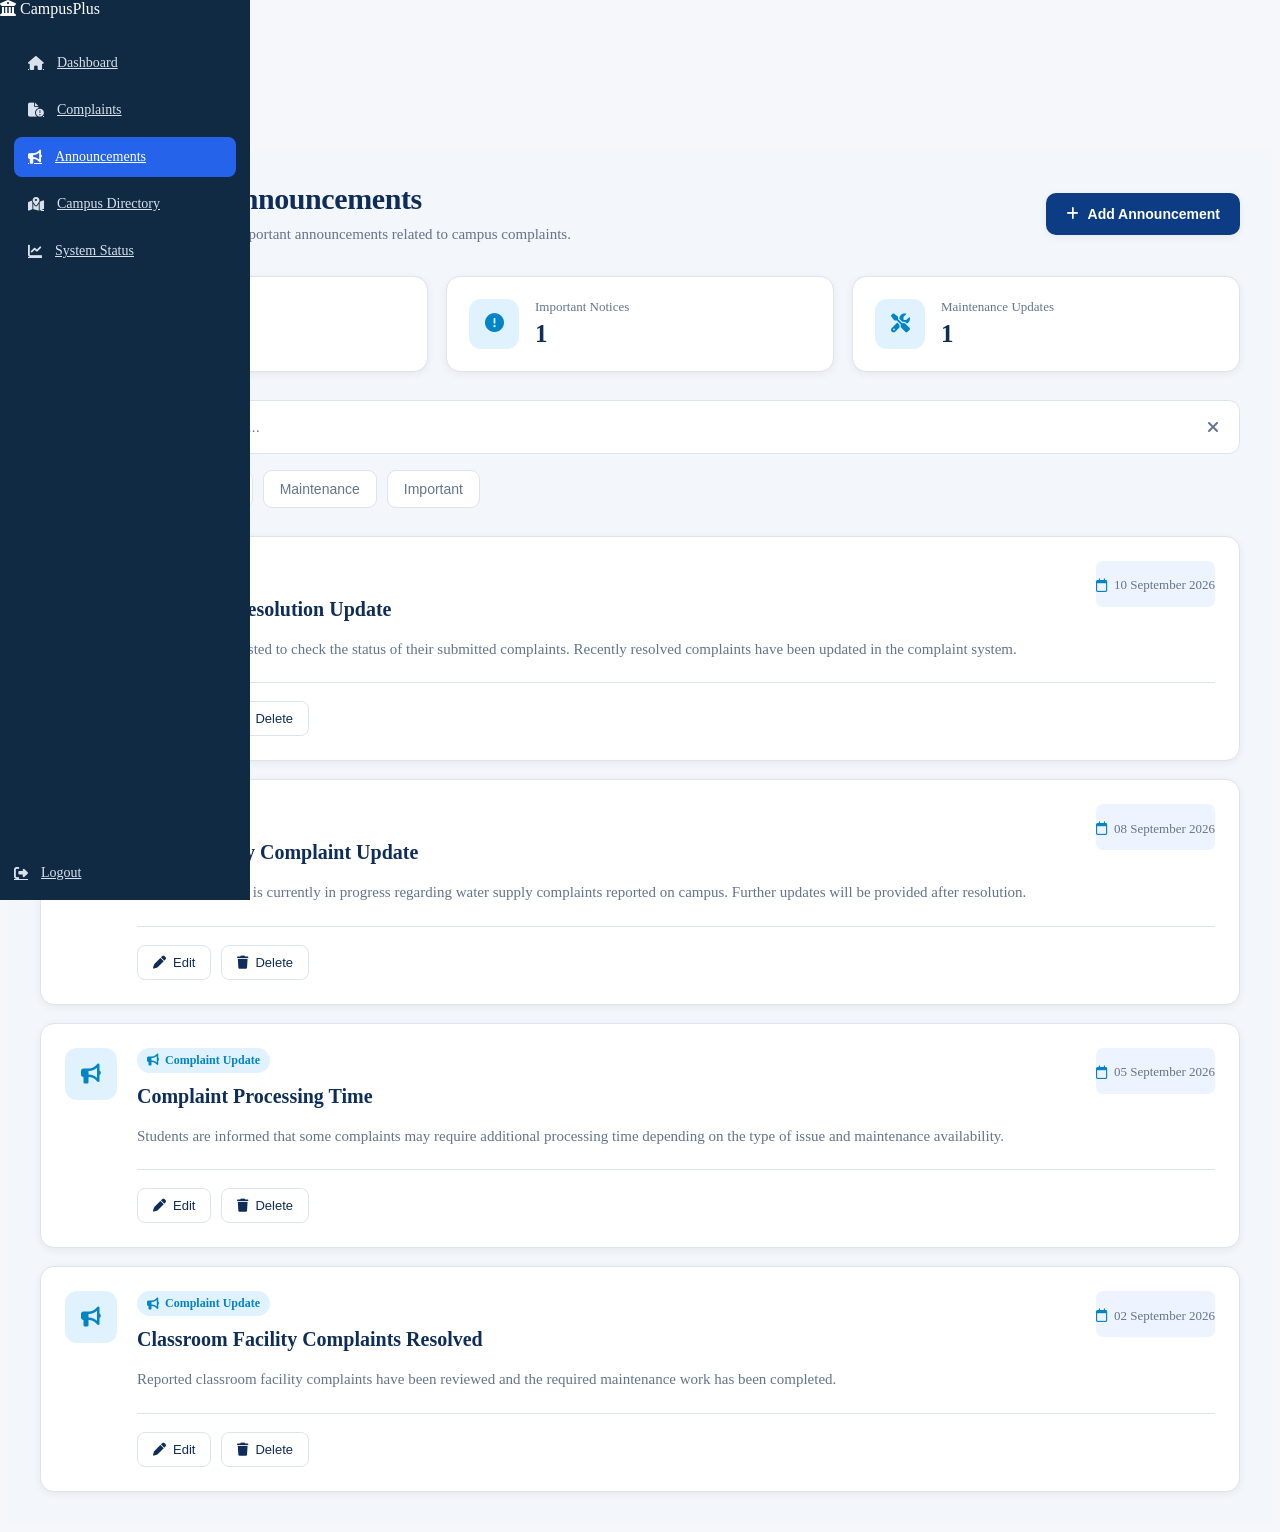
==== frontend/pages/admin/announcements.html @ 89b4475c "Added announcements files" ====
<!DOCTYPE html>
<html lang="en">

<head>
    <meta charset="UTF-8">

    <meta name="viewport"
          content="width=device-width, initial-scale=1.0">

    <title>Manage Announcements | CampusPlus</title>


    <!-- Font Awesome Icons -->

    <link rel="stylesheet"
          href="https://cdnjs.cloudflare.com/ajax/libs/font-awesome/6.5.2/css/all.min.css">


    <!-- Existing Admin Dashboard CSS -->

    <link rel="stylesheet"
          href="../../css/dashboard.css">

    <link rel="stylesheet"
          href="../../css/admin.css">


    <!-- Shared Announcements CSS -->

    <link rel="stylesheet"
          href="../../css/announcements.css">

</head>


<body class="admin-page">


    <!-- =========================
         ADMIN SIDEBAR
    ========================== -->

    <aside class="sidebar">


        <div class="sidebar-header">

            <div class="logo">

                <i class="fa-solid fa-building-columns"></i>

                <span>CampusPlus</span>

            </div>

        </div>



        <!-- ADMIN NAVIGATION -->

        <nav class="sidebar-nav">


            <a href="dashboard.html"
               class="nav-item">

                <i class="fa-solid fa-house"></i>

                <span>Dashboard</span>

            </a>


            <a href="complaints.html"
               class="nav-item">

                <i class="fa-solid fa-file-circle-exclamation"></i>

                <span>Complaints</span>

            </a>


            <a href="announcements.html"
               class="nav-item active">

                <i class="fa-solid fa-bullhorn"></i>

                <span>Announcements</span>

            </a>


            <a href="campus-directory.html"
               class="nav-item">

                <i class="fa-solid fa-map-location-dot"></i>

                <span>Campus Directory</span>

            </a>


            <a href="system-status.html"
               class="nav-item">

                <i class="fa-solid fa-chart-line"></i>

                <span>System Status</span>

            </a>


        </nav>



        <!-- LOGOUT -->

        <div class="sidebar-footer">

            <a href="../../index.html"
               class="nav-item logout">

                <i class="fa-solid fa-right-from-bracket"></i>

                <span>Logout</span>

            </a>

        </div>


    </aside>



    <!-- =========================
         MAIN CONTENT
    ========================== -->

    <main class="main-content">


        <!-- =========================
             TOPBAR
        ========================== -->

        <header class="topbar">


            <div class="topbar-left">


                <button class="menu-toggle"
                        type="button"
                        aria-label="Toggle Menu">

                    <i class="fa-solid fa-bars"></i>

                </button>


                <div>

                    <h2>Admin Portal</h2>

                    <span>CampusPlus</span>

                </div>


            </div>



            <div class="student-info">


                <div class="student-avatar">

                    <i class="fa-solid fa-user-shield"></i>

                </div>


                <div class="student-details">

                    <strong>Administrator</strong>

                    <span>CampusPlus Admin</span>

                </div>


            </div>


        </header>



        <!-- =========================
             ANNOUNCEMENTS PAGE
        ========================== -->

        <section class="announcements-page admin-announcements-page">


            <!-- =========================
                 PAGE HEADER
            ========================== -->

            <div class="announcements-header">


                <div class="header-title">


                    <div class="announcement-title-icon">

                        <i class="fa-solid fa-bullhorn"></i>

                    </div>


                    <div>

                        <h1>Manage Announcements</h1>

                        <p>
                            Create and manage important announcements
                            related to campus complaints.
                        </p>

                    </div>


                </div>



                <!-- ADD ANNOUNCEMENT BUTTON -->

                <button class="add-announcement-btn"
                        id="openAddAnnouncement">

                    <i class="fa-solid fa-plus"></i>

                    Add Announcement

                </button>


            </div>



            <!-- =========================
                 ANNOUNCEMENT SUMMARY
            ========================== -->

            <div class="announcement-summary">


                <div class="summary-card">


                    <div class="summary-icon">

                        <i class="fa-solid fa-bullhorn"></i>

                    </div>


                    <div>

                        <span>Total Announcements</span>

                        <h3 id="totalAnnouncements">
                            4
                        </h3>

                    </div>


                </div>



                <div class="summary-card">


                    <div class="summary-icon">

                        <i class="fa-solid fa-circle-exclamation"></i>

                    </div>


                    <div>

                        <span>Important Notices</span>

                        <h3>
                            1
                        </h3>

                    </div>


                </div>



                <div class="summary-card">


                    <div class="summary-icon">

                        <i class="fa-solid fa-screwdriver-wrench"></i>

                    </div>


                    <div>

                        <span>Maintenance Updates</span>

                        <h3>
                            1
                        </h3>

                    </div>


                </div>


            </div>



            <!-- =========================
                 SEARCH AND FILTER
            ========================== -->

            <div class="announcement-controls">


                <!-- SEARCH -->

                <div class="announcement-search">


                    <i class="fa-solid fa-magnifying-glass search-icon"></i>


                    <input type="text"
                           id="announcementSearch"
                           placeholder="Search announcements...">


                    <button type="button"
                            id="clearAnnouncementSearch"
                            aria-label="Clear search">

                        <i class="fa-solid fa-xmark"></i>

                    </button>


                </div>



                <!-- FILTER -->

                <div class="announcement-filters">


                    <button class="announcement-filter active"
                            data-filter="all">

                        All

                    </button>


                    <button class="announcement-filter"
                            data-filter="complaint-update">

                        Complaint Updates

                    </button>


                    <button class="announcement-filter"
                            data-filter="maintenance">

                        Maintenance

                    </button>


                    <button class="announcement-filter"
                            data-filter="important">

                        Important

                    </button>


                </div>


            </div>



            <!-- =========================
                 ANNOUNCEMENTS LIST
            ========================== -->

            <div class="announcements-list"
                 id="announcementsList">


                <!-- ANNOUNCEMENT 1 -->

                <article class="announcement-card admin-announcement-card"
                         data-category="important">


                    <div class="announcement-card-icon important-icon">

                        <i class="fa-solid fa-triangle-exclamation"></i>

                    </div>



                    <div class="announcement-content">


                        <div class="announcement-top">


                            <div>


                                <span class="announcement-category important">

                                    <i class="fa-solid fa-circle-exclamation"></i>

                                    Important

                                </span>


                                <h3>
                                    Complaint Resolution Update
                                </h3>


                            </div>



                            <span class="announcement-date">

                                <i class="fa-regular fa-calendar"></i>

                                10 September 2026

                            </span>


                        </div>



                        <p>

                            Students are requested to check the status of their
                            submitted complaints. Recently resolved complaints
                            have been updated in the complaint system.

                        </p>


                        <!-- ADMIN ACTIONS -->

                        <div class="announcement-actions">


                            <button class="action-btn edit-btn"
                                    type="button">

                                <i class="fa-solid fa-pen"></i>

                                Edit

                            </button>


                            <button class="action-btn delete-btn"
                                    type="button">

                                <i class="fa-solid fa-trash"></i>

                                Delete

                            </button>


                        </div>


                    </div>


                </article>



                <!-- ANNOUNCEMENT 2 -->

                <article class="announcement-card admin-announcement-card"
                         data-category="maintenance">


                    <div class="announcement-card-icon maintenance-icon">

                        <i class="fa-solid fa-screwdriver-wrench"></i>

                    </div>



                    <div class="announcement-content">


                        <div class="announcement-top">


                            <div>


                                <span class="announcement-category maintenance">

                                    <i class="fa-solid fa-screwdriver-wrench"></i>

                                    Maintenance

                                </span>


                                <h3>
                                    Water Supply Complaint Update
                                </h3>


                            </div>



                            <span class="announcement-date">

                                <i class="fa-regular fa-calendar"></i>

                                08 September 2026

                            </span>


                        </div>



                        <p>

                            Maintenance work is currently in progress regarding
                            water supply complaints reported on campus.
                            Further updates will be provided after resolution.

                        </p>



                        <div class="announcement-actions">


                            <button class="action-btn edit-btn"
                                    type="button">

                                <i class="fa-solid fa-pen"></i>

                                Edit

                            </button>


                            <button class="action-btn delete-btn"
                                    type="button">

                                <i class="fa-solid fa-trash"></i>

                                Delete

                            </button>


                        </div>


                    </div>


                </article>



                <!-- ANNOUNCEMENT 3 -->

                <article class="announcement-card admin-announcement-card"
                         data-category="complaint-update">


                    <div class="announcement-card-icon update-icon">

                        <i class="fa-solid fa-rotate"></i>

                    </div>



                    <div class="announcement-content">


                        <div class="announcement-top">


                            <div>


                                <span class="announcement-category update">

                                    <i class="fa-solid fa-rotate"></i>

                                    Complaint Update

                                </span>


                                <h3>
                                    Complaint Processing Time
                                </h3>


                            </div>



                            <span class="announcement-date">

                                <i class="fa-regular fa-calendar"></i>

                                05 September 2026

                            </span>


                        </div>



                        <p>

                            Students are informed that some complaints may
                            require additional processing time depending on
                            the type of issue and maintenance availability.

                        </p>



                        <div class="announcement-actions">


                            <button class="action-btn edit-btn"
                                    type="button">

                                <i class="fa-solid fa-pen"></i>

                                Edit

                            </button>


                            <button class="action-btn delete-btn"
                                    type="button">

                                <i class="fa-solid fa-trash"></i>

                                Delete

                            </button>


                        </div>


                    </div>


                </article>



                <!-- ANNOUNCEMENT 4 -->

                <article class="announcement-card admin-announcement-card"
                         data-category="complaint-update">


                    <div class="announcement-card-icon update-icon">

                        <i class="fa-solid fa-check"></i>

                    </div>



                    <div class="announcement-content">


                        <div class="announcement-top">


                            <div>


                                <span class="announcement-category update">

                                    <i class="fa-solid fa-check"></i>

                                    Resolved

                                </span>


                                <h3>
                                    Classroom Facility Complaints Resolved
                                </h3>


                            </div>



                            <span class="announcement-date">

                                <i class="fa-regular fa-calendar"></i>

                                02 September 2026

                            </span>


                        </div>



                        <p>

                            Reported classroom facility complaints have been
                            reviewed and the required maintenance work has
                            been completed.

                        </p>



                        <div class="announcement-actions">


                            <button class="action-btn edit-btn"
                                    type="button">

                                <i class="fa-solid fa-pen"></i>

                                Edit

                            </button>


                            <button class="action-btn delete-btn"
                                    type="button">

                                <i class="fa-solid fa-trash"></i>

                                Delete

                            </button>


                        </div>


                    </div>


                </article>


            </div>



            <!-- =========================
                 NO RESULTS
            ========================== -->

            <div class="no-announcements"
                 id="noAnnouncements">


                <div class="no-announcement-icon">

                    <i class="fa-solid fa-bullhorn"></i>

                </div>


                <h3>No announcements found</h3>


                <p>
                    Try searching with another keyword
                    or choose another category.
                </p>


            </div>


        </section>


    </main>



    <!-- =========================
         ADD ANNOUNCEMENT MODAL
    ========================== -->

    <div class="announcement-modal"
         id="announcementModal">


        <div class="modal-overlay"
             id="closeModal"></div>


        <div class="modal-content">


            <!-- MODAL HEADER -->

            <div class="modal-header">


                <div>

                    <h2>
                        <i class="fa-solid fa-bullhorn"></i>

                        Add Announcement
                    </h2>


                    <p>
                        Create a complaint-related announcement.
                    </p>

                </div>


                <button class="close-modal-btn"
                        type="button"
                        id="closeModalBtn">

                    <i class="fa-solid fa-xmark"></i>

                </button>


            </div>



            <!-- ANNOUNCEMENT FORM -->

            <form id="announcementForm">


                <!-- TITLE -->

                <div class="form-group">


                    <label for="announcementTitle">

                        Announcement Title

                    </label>


                    <input type="text"
                           id="announcementTitle"
                           placeholder="Enter announcement title"
                           required>


                </div>



                <!-- CATEGORY -->

                <div class="form-group">


                    <label for="announcementCategory">

                        Category

                    </label>


                    <select id="announcementCategory"
                            required>


                        <option value="">
                            Select category
                        </option>


                        <option value="complaint-update">
                            Complaint Update
                        </option>


                        <option value="maintenance">
                            Maintenance
                        </option>


                        <option value="important">
                            Important
                        </option>


                    </select>


                </div>



                <!-- MESSAGE -->

                <div class="form-group">


                    <label for="announcementMessage">

                        Announcement Message

                    </label>


                    <textarea id="announcementMessage"
                              rows="5"
                              placeholder="Write announcement details..."
                              required></textarea>


                </div>



                <!-- FORM BUTTONS -->

                <div class="modal-actions">


                    <button type="button"
                            class="cancel-btn"
                            id="cancelAnnouncement">

                        Cancel

                    </button>


                    <button type="submit"
                            class="save-announcement-btn">

                        <i class="fa-solid fa-paper-plane"></i>

                        Publish Announcement

                    </button>


                </div>


            </form>


        </div>


    </div>



    <!-- JAVASCRIPT -->

    <script src="../../js/main.js"></script>

    <script src="../../js/dashboard.js"></script>

    <script src="../../js/admin.js"></script>

    <script src="../../js/announcements.js"></script>


</body>

</html>
---- frontend/css/dashboard.css ----
/* ========================================
   CampusPlus - Dashboard Styles
   ======================================== */

body {
    background-color: #f5f7fa;
}


/* ========================================
   DASHBOARD LAYOUT
   ======================================== */

.dashboard-layout {
    min-height: 100vh;
    display: flex;
}


/* ========================================
   SIDEBAR
   ======================================== */

.sidebar {
    width: 250px;
    min-height: 100vh;
    background-color: #102a43;
    color: #ffffff;

    position: fixed;
    left: 0;
    top: 0;
    bottom: 0;

    display: flex;
    flex-direction: column;

    z-index: 1000;
}

.sidebar-logo {
    padding: 28px 24px;
    border-bottom: 1px solid rgba(255, 255, 255, 0.12);
}

.sidebar-logo h2 {
    font-size: 24px;
    color: #ffffff;
}

.sidebar-logo span {
    display: block;
    margin-top: 3px;
    font-size: 12px;
    color: #cbd5e1;
}


/* ========================================
   SIDEBAR NAVIGATION
   ======================================== */

.sidebar-nav {
    padding: 25px 14px;
    flex: 1;
}

.nav-item {
    display: flex;
    align-items: center;
    gap: 13px;

    padding: 12px 14px;
    margin-bottom: 7px;

    color: #d9e2ec;
    border-radius: 8px;

    font-size: 14px;
    font-weight: 500;

    transition: 0.2s ease;
}

.nav-item:hover {
    background-color: #1c4966;
    color: #ffffff;
}

.nav-item.active {
    background-color: #2563eb;
    color: #ffffff;
}

.nav-icon {
    width: 22px;
    text-align: center;
    font-size: 18px;
}

.sidebar-bottom {
    padding: 14px;
    border-top: 1px solid rgba(255, 255, 255, 0.12);
}


/* ========================================
   MAIN CONTENT
   ======================================== */

.dashboard-main {
    width: calc(100% - 250px);
    margin-left: 250px;
    min-height: 100vh;
}


/* ========================================
   TOP BAR
   ======================================== */

.dashboard-topbar {
    height: 76px;
    background-color: #ffffff;
    border-bottom: 1px solid #e5e7eb;

    padding: 0 32px;

    display: flex;
    align-items: center;
    justify-content: space-between;
}

.topbar-title h2 {
    font-size: 19px;
    color: #102a43;
}

.topbar-title p {
    font-size: 12px;
    color: #718096;
}


/* ========================================
   PROFILE
   ======================================== */

.student-profile {
    display: flex;
    align-items: center;
    gap: 10px;
}

.profile-avatar {
    width: 40px;
    height: 40px;

    border-radius: 50%;

    background-color: #2563eb;
    color: #ffffff;

    display: flex;
    align-items: center;
    justify-content: center;

    font-family: 'Poppins', sans-serif;
    font-weight: 600;
}

.profile-info strong {
    display: block;
    font-size: 13px;
    color: #102a43;
}

.profile-info span {
    display: block;
    font-size: 11px;
    color: #718096;
}


/* ========================================
   DASHBOARD CONTENT
   ======================================== */

.dashboard-content {
    padding: 32px;
}


/* ========================================
   WELCOME SECTION
   ======================================== */

.welcome-section {
    background-color: #ffffff;
    border-radius: 12px;
    padding: 26px 30px;
    margin-bottom: 24px;

    display: flex;
    align-items: center;
    justify-content: space-between;

    border: 1px solid #e5e7eb;
}

.welcome-label {
    font-size: 13px;
    color: #2563eb;
    font-weight: 500;
    margin-bottom: 2px;
}

.welcome-section h1 {
    color: #102a43;
    font-size: 25px;
}

.welcome-section p:last-child {
    color: #718096;
    font-size: 14px;
}


/* ========================================
   STATISTICS
   ======================================== */

.dashboard-stats {
    display: grid;
    grid-template-columns: repeat(4, 1fr);
    gap: 18px;
    margin-bottom: 24px;
}

.stat-card {
    background-color: #ffffff;
    border: 1px solid #e5e7eb;
    border-radius: 12px;

    padding: 20px;

    display: flex;
    align-items: center;
    gap: 15px;
}

.stat-icon {
    width: 45px;
    height: 45px;

    border-radius: 9px;

    display: flex;
    align-items: center;
    justify-content: center;

    font-size: 20px;
    font-weight: 600;
}

.stat-icon.total {
    background-color: #e8f0fe;
    color: #2563eb;
}

.stat-icon.pending {
    background-color: #fff4db;
    color: #b7791f;
}

.stat-icon.progress {
    background-color: #e8f4f8;
    color: #287d8c;
}

.stat-icon.completed {
    background-color: #e7f6ed;
    color: #238653;
}

.stat-card span {
    display: block;
    font-size: 12px;
    color: #718096;
}

.stat-card h3 {
    font-size: 23px;
    color: #102a43;
    margin-top: 2px;
}


/* ========================================
   DASHBOARD GRID
   ======================================== */

.dashboard-grid {
    display: grid;
    grid-template-columns: 1.4fr 1fr;
    gap: 20px;
    margin-bottom: 24px;
}


/* ========================================
   DASHBOARD CARD
   ======================================== */

.dashboard-card {
    background-color: #ffffff;
    border: 1px solid #e5e7eb;
    border-radius: 12px;
    overflow: hidden;
}

.card-header {
    padding: 20px 22px;
    border-bottom: 1px solid #edf0f3;

    display: flex;
    align-items: center;
    justify-content: space-between;
}

.card-header h2 {
    font-size: 17px;
    color: #102a43;
}

.card-header p {
    font-size: 12px;
    color: #718096;
    margin-top: 2px;
}

.card-header a {
    font-size: 12px;
    color: #2563eb;
    font-weight: 500;
}


/* ========================================
   COMPLAINT LIST
   ======================================== */

.complaint-list {
    padding: 5px 22px;
}

.complaint-row {
    min-height: 70px;
    padding: 13px 0;

    display: flex;
    align-items: center;
    justify-content: space-between;

    border-bottom: 1px solid #edf0f3;
}

.complaint-row:last-child {
    border-bottom: none;
}

.complaint-info strong {
    display: block;
    font-size: 13px;
    color: #2d3748;
}

.complaint-info span {
    display: block;
    font-size: 11px;
    color: #718096;
    margin-top: 3px;
}


/* ========================================
   STATUS
   ======================================== */

.status {
    padding: 5px 10px;
    border-radius: 20px;
    font-size: 10px;
    font-weight: 500;
    white-space: nowrap;
}

.status-pending {
    background-color: #fff4db;
    color: #9c6500;
}

.status-progress {
    background-color: #e8f4f8;
    color: #287d8c;
}

.status-completed {
    background-color: #e7f6ed;
    color: #238653;
}


/* ========================================
   ANNOUNCEMENTS
   ======================================== */

.announcement-list {
    padding: 5px 22px;
}

.announcement-item {
    display: flex;
    gap: 13px;
    padding: 14px 0;

    border-bottom: 1px solid #edf0f3;
}

.announcement-item:last-child {
    border-bottom: none;
}

.announcement-date {
    min-width: 40px;
    height: 43px;

    background-color: #eef4ff;
    border-radius: 7px;

    text-align: center;
    padding-top: 4px;
}

.announcement-date strong {
    display: block;
    font-family: 'Poppins', sans-serif;
    color: #2563eb;
    font-size: 15px;
}

.announcement-date span {
    font-size: 8px;
    color: #718096;
}

.announcement-item > div:last-child {
    flex: 1;
}

.announcement-item strong {
    font-size: 12px;
    color: #2d3748;
}

.announcement-item p {
    font-size: 11px;
    color: #718096;
    margin-top: 2px;
}


/* ========================================
   MOBILE MENU
   ======================================== */

.menu-button {
    display: none;
    background: none;
    font-size: 22px;
    color: #102a43;
}

.sidebar-overlay {
    display: none;
}


/* ========================================
   RESPONSIVE DESIGN
   ======================================== */

@media (max-width: 1000px) {

    .dashboard-stats {
        grid-template-columns: repeat(2, 1fr);
    }

    .dashboard-grid {
        grid-template-columns: 1fr;
    }
}


@media (max-width: 768px) {

    .sidebar {
        transform: translateX(-100%);
        transition: 0.25s ease;
    }

    .sidebar.active {
        transform: translateX(0);
    }

    .sidebar-overlay.active {
        display: block;

        position: fixed;
        inset: 0;

        background-color: rgba(0, 0, 0, 0.35);

        z-index: 999;
    }

    .dashboard-main {
        width: 100%;
        margin-left: 0;
    }

    .dashboard-topbar {
        padding: 0 18px;
    }

    .menu-button {
        display: block;
        margin-right: 15px;
    }

    .topbar-title {
        flex: 1;
    }

    .profile-info {
        display: none;
    }

    .dashboard-content {
        padding: 20px;
    }

    .welcome-section {
        padding: 22px;
        align-items: flex-start;
        flex-direction: column;
        gap: 18px;
    }

    .welcome-section h1 {
        font-size: 22px;
    }

    .welcome-section .btn-primary {
        width: 100%;
        text-align: center;
    }
}


@media (max-width: 520px) {

    .dashboard-stats {
        grid-template-columns: 1fr;
    }

    .dashboard-content {
        padding: 15px;
    }

    .dashboard-topbar {
        height: 68px;
    }

    .topbar-title h2 {
        font-size: 16px;
    }

    .student-profile {
        display: none;
    }

    .card-header {
        padding: 17px;
    }

    .complaint-list,
    .announcement-list {
        padding: 5px 17px;
    }

    .complaint-row {
        align-items: flex-start;
        gap: 10px;
    }
}
---- frontend/css/announcements.css ----
/* =========================================
   ANNOUNCEMENTS - CAMPUSPLUS
   Shared CSS for Student and Admin
   Theme: Academic / Corporate Portal
========================================= */


/* =========================================
   COLOR VARIABLES
========================================= */

:root {
    --primary-navy: #0B3C84;
    --primary-navy-light: #10458C;

    --page-background: #F3F6FA;

    --card-background: #FFFFFF;

    --primary-text: #0F2D59;
    --secondary-text: #64748B;

    --accent-blue: #0284C7;
    --accent-light: #E0F2FE;

    --border-color: #DCE4EE;

    --danger-light: #FEECEC;
    --danger-text: #C62828;

    --warning-light: #FFF7E0;
    --warning-text: #B77900;

    --success-light: #EAF7F0;
    --success-text: #15803D;

    --shadow-sm: 0 2px 8px rgba(15, 45, 89, 0.06);
    --shadow-md: 0 8px 24px rgba(15, 45, 89, 0.10);
}


/* =========================================
   PAGE
========================================= */

.announcements-page {
    width: 100%;
    min-height: 100%;

    padding: 32px;

    background: var(--page-background);

    box-sizing: border-box;
}


/* =========================================
   PAGE HEADER
========================================= */

.announcements-header {
    display: flex;
    align-items: center;
    justify-content: space-between;

    gap: 24px;

    margin-bottom: 30px;
}


.header-title {
    display: flex;
    align-items: center;

    gap: 16px;
}


.announcement-title-icon {
    width: 58px;
    height: 58px;

    min-width: 58px;

    display: flex;
    align-items: center;
    justify-content: center;

    border-radius: 14px;

    background: var(--primary-navy);
    color: #FFFFFF;

    font-size: 23px;

    box-shadow: var(--shadow-sm);
}


.header-title h1 {
    margin: 0 0 6px;

    color: var(--primary-text);

    font-size: 30px;
    font-weight: 700;

    letter-spacing: -0.4px;
}


.header-title p {
    margin: 0;

    max-width: 680px;

    color: var(--secondary-text);

    font-size: 15px;
    line-height: 1.6;
}


/* =========================================
   STUDENT ANNOUNCEMENT COUNT
========================================= */

.announcement-count {
    display: inline-flex;
    align-items: center;

    gap: 9px;

    padding: 12px 18px;

    border: 1px solid var(--border-color);
    border-radius: 10px;

    background: var(--card-background);

    color: var(--primary-text);

    font-size: 14px;
    font-weight: 600;

    white-space: nowrap;

    box-shadow: var(--shadow-sm);
}


.announcement-count i {
    color: var(--accent-blue);
}


/* =========================================
   SEARCH
========================================= */

.announcement-search {
    position: relative;

    width: 100%;

    margin-bottom: 20px;
}


.announcement-search input {
    width: 100%;
    height: 54px;

    padding: 0 52px 0 48px;

    border: 1px solid var(--border-color);
    border-radius: 11px;

    background: var(--card-background);

    color: var(--primary-text);

    font-size: 15px;

    outline: none;

    box-sizing: border-box;

    transition:
        border-color 0.2s ease,
        box-shadow 0.2s ease;
}


.announcement-search input::placeholder {
    color: var(--secondary-text);
}


.announcement-search input:focus {
    border-color: var(--accent-blue);

    box-shadow:
        0 0 0 3px rgba(2, 132, 199, 0.12);
}


.search-icon {
    position: absolute;

    left: 18px;
    top: 50%;

    transform: translateY(-50%);

    color: var(--secondary-text);

    font-size: 16px;

    pointer-events: none;
}


.announcement-search button {
    position: absolute;

    right: 10px;
    top: 50%;

    transform: translateY(-50%);

    width: 34px;
    height: 34px;

    display: flex;
    align-items: center;
    justify-content: center;

    border: none;
    border-radius: 8px;

    background: transparent;

    color: var(--secondary-text);

    cursor: pointer;

    font-size: 16px;

    transition: 0.2s ease;
}


.announcement-search button:hover {
    background: var(--accent-light);

    color: var(--accent-blue);
}


/* =========================================
   FILTERS
========================================= */

.announcement-filters {
    display: flex;
    flex-wrap: wrap;

    gap: 10px;

    margin-bottom: 28px;
}


.announcement-filter {
    display: inline-flex;
    align-items: center;
    justify-content: center;

    gap: 7px;

    padding: 10px 16px;

    border: 1px solid var(--border-color);
    border-radius: 9px;

    background: var(--card-background);

    color: var(--secondary-text);

    font-size: 14px;
    font-weight: 500;

    cursor: pointer;

    transition: 0.2s ease;
}


.announcement-filter:hover {
    border-color: var(--accent-blue);

    background: var(--accent-light);

    color: var(--accent-blue);
}


.announcement-filter.active {
    border-color: var(--primary-navy);

    background: var(--primary-navy);

    color: #FFFFFF;

    box-shadow: var(--shadow-sm);
}


/* =========================================
   ANNOUNCEMENTS LIST
========================================= */

.announcements-list {
    display: flex;
    flex-direction: column;

    gap: 18px;

    width: 100%;
}


/* =========================================
   ANNOUNCEMENT CARD
========================================= */

.announcement-card {
    display: flex;

    gap: 20px;

    width: 100%;

    padding: 24px;

    border: 1px solid var(--border-color);
    border-radius: 14px;

    background: var(--card-background);

    box-sizing: border-box;

    box-shadow: var(--shadow-sm);

    transition:
        transform 0.2s ease,
        box-shadow 0.2s ease,
        border-color 0.2s ease;
}


.announcement-card:hover {
    transform: translateY(-2px);

    border-color: rgba(2, 132, 199, 0.35);

    box-shadow: var(--shadow-md);
}


/* =========================================
   ANNOUNCEMENT CARD ICON
========================================= */

.announcement-card-icon {
    width: 52px;
    height: 52px;

    min-width: 52px;

    display: flex;
    align-items: center;
    justify-content: center;

    border-radius: 12px;

    font-size: 20px;
}


/* IMPORTANT */

.important-icon {
    background: var(--danger-light);

    color: var(--danger-text);
}


/* MAINTENANCE */

.maintenance-icon {
    background: var(--warning-light);

    color: var(--warning-text);
}


/* UPDATE / RESOLVED */

.update-icon {
    background: var(--accent-light);

    color: var(--accent-blue);
}


/* =========================================
   ANNOUNCEMENT CONTENT
========================================= */

.announcement-content {
    width: 100%;

    min-width: 0;
}


.announcement-top {
    display: flex;
    align-items: flex-start;
    justify-content: space-between;

    gap: 20px;

    margin-bottom: 14px;
}


.announcement-top h3 {
    margin: 10px 0 0;

    color: var(--primary-text);

    font-size: 20px;
    font-weight: 700;

    line-height: 1.35;
}


/* =========================================
   CATEGORY BADGES
========================================= */

.announcement-category {
    display: inline-flex;
    align-items: center;

    gap: 6px;

    padding: 5px 10px;

    border-radius: 20px;

    font-size: 12px;
    font-weight: 600;
}


/* IMPORTANT */

.announcement-category.important {
    background: var(--danger-light);

    color: var(--danger-text);
}


/* MAINTENANCE */

.announcement-category.maintenance {
    background: var(--warning-light);

    color: var(--warning-text);
}


/* COMPLAINT UPDATE */

.announcement-category.update,
.announcement-category.complaint-update {
    background: var(--accent-light);

    color: var(--accent-blue);
}


/* =========================================
   DATE
========================================= */

.announcement-date {
    display: inline-flex;
    align-items: center;

    gap: 7px;

    padding-top: 3px;

    color: var(--secondary-text);

    font-size: 13px;

    white-space: nowrap;
}


.announcement-date i {
    color: var(--accent-blue);
}


/* =========================================
   ANNOUNCEMENT MESSAGE
========================================= */

.announcement-content > p {
    margin: 0;

    max-width: 900px;

    color: var(--secondary-text);

    font-size: 15px;

    line-height: 1.7;
}


/* =========================================
   NO ANNOUNCEMENTS
========================================= */

.no-announcements {
    display: none;

    padding: 65px 20px;

    text-align: center;
}


.no-announcement-icon {
    width: 72px;
    height: 72px;

    margin: 0 auto 18px;

    display: flex;
    align-items: center;
    justify-content: center;

    border-radius: 50%;

    background: var(--accent-light);

    color: var(--accent-blue);

    font-size: 27px;
}


.no-announcements h3 {
    margin: 0 0 8px;

    color: var(--primary-text);

    font-size: 20px;
}


.no-announcements p {
    margin: 0;

    color: var(--secondary-text);

    font-size: 14px;
}


/* =========================================
   ADMIN PAGE
========================================= */

.admin-announcements-page {
    padding: 32px;

    background: var(--page-background);
}


/* =========================================
   ADD ANNOUNCEMENT BUTTON
========================================= */

.add-announcement-btn {
    display: inline-flex;
    align-items: center;
    justify-content: center;

    gap: 9px;

    padding: 13px 20px;

    border: none;
    border-radius: 10px;

    background: var(--primary-navy);

    color: #FFFFFF;

    font-size: 14px;
    font-weight: 600;

    cursor: pointer;

    white-space: nowrap;

    box-shadow: var(--shadow-sm);

    transition:
        background 0.2s ease,
        transform 0.2s ease,
        box-shadow 0.2s ease;
}


.add-announcement-btn:hover {
    background: var(--primary-navy-light);

    transform: translateY(-1px);

    box-shadow: var(--shadow-md);
}


/* =========================================
   ADMIN SUMMARY
========================================= */

.announcement-summary {
    display: grid;

    grid-template-columns:
        repeat(3, minmax(0, 1fr));

    gap: 18px;

    margin-bottom: 28px;
}


.summary-card {
    display: flex;
    align-items: center;

    gap: 16px;

    padding: 22px;

    border: 1px solid var(--border-color);
    border-radius: 14px;

    background: var(--card-background);

    box-shadow: var(--shadow-sm);

    transition:
        transform 0.2s ease,
        box-shadow 0.2s ease;
}


.summary-card:hover {
    transform: translateY(-2px);

    box-shadow: var(--shadow-md);
}


.summary-icon {
    width: 50px;
    height: 50px;

    min-width: 50px;

    display: flex;
    align-items: center;
    justify-content: center;

    border-radius: 12px;

    background: var(--accent-light);

    color: var(--accent-blue);

    font-size: 19px;
}


.summary-card span {
    display: block;

    margin-bottom: 5px;

    color: var(--secondary-text);

    font-size: 13px;
}


.summary-card h3 {
    margin: 0;

    color: var(--primary-text);

    font-size: 25px;
    font-weight: 700;
}


/* =========================================
   ADMIN CONTROLS
========================================= */

.announcement-controls {
    margin-bottom: 28px;
}


.announcement-controls .announcement-search {
    margin-bottom: 16px;
}


/* =========================================
   ADMIN ACTION BUTTONS
========================================= */

.announcement-actions {
    display: flex;

    gap: 10px;

    margin-top: 20px;

    padding-top: 18px;

    border-top: 1px solid var(--border-color);
}


.action-btn {
    display: inline-flex;
    align-items: center;
    justify-content: center;

    gap: 7px;

    padding: 9px 15px;

    border: 1px solid var(--border-color);
    border-radius: 8px;

    background: #FFFFFF;

    color: var(--primary-text);

    font-size: 13px;
    font-weight: 500;

    cursor: pointer;

    transition: 0.2s ease;
}


.edit-btn:hover {
    border-color: var(--accent-blue);

    background: var(--accent-light);

    color: var(--accent-blue);
}


.delete-btn:hover {
    border-color: #F5B5B5;

    background: var(--danger-light);

    color: var(--danger-text);
}


/* =========================================
   MODAL
========================================= */

.announcement-modal {
    display: none;

    position: fixed;

    inset: 0;

    z-index: 1000;

    align-items: center;
    justify-content: center;

    padding: 20px;
}


.announcement-modal.active {
    display: flex;
}


.modal-overlay {
    position: absolute;

    inset: 0;

    background: rgba(11, 60, 132, 0.45);
}


.modal-content {
    position: relative;

    z-index: 2;

    width: 100%;
    max-width: 580px;

    max-height: 90vh;

    overflow-y: auto;

    padding: 30px;

    border-radius: 16px;

    background: var(--card-background);

    box-shadow:
        0 20px 60px rgba(15, 45, 89, 0.25);
}


/* =========================================
   MODAL HEADER
========================================= */

.modal-header {
    display: flex;
    align-items: flex-start;
    justify-content: space-between;

    gap: 20px;

    margin-bottom: 26px;
}


.modal-header h2 {
    margin: 0 0 7px;

    color: var(--primary-text);

    font-size: 23px;
}


.modal-header h2 i {
    color: var(--accent-blue);

    margin-right: 5px;
}


.modal-header p {
    margin: 0;

    color: var(--secondary-text);

    font-size: 14px;
}


.close-modal-btn {
    width: 38px;
    height: 38px;

    display: flex;
    align-items: center;
    justify-content: center;

    border: none;
    border-radius: 9px;

    background: var(--page-background);

    color: var(--secondary-text);

    cursor: pointer;

    font-size: 17px;

    transition: 0.2s ease;
}


.close-modal-btn:hover {
    background: var(--accent-light);

    color: var(--accent-blue);
}


/* =========================================
   FORM
========================================= */

.form-group {
    display: flex;
    flex-direction: column;

    gap: 8px;

    margin-bottom: 19px;
}


.form-group label {
    color: var(--primary-text);

    font-size: 14px;
    font-weight: 600;
}


.form-group input,
.form-group select,
.form-group textarea {
    width: 100%;

    padding: 12px 14px;

    border: 1px solid var(--border-color);
    border-radius: 9px;

    background: #FFFFFF;

    color: var(--primary-text);

    font-size: 14px;

    font-family: inherit;

    outline: none;

    box-sizing: border-box;

    transition:
        border-color 0.2s ease,
        box-shadow 0.2s ease;
}


.form-group input::placeholder,
.form-group textarea::placeholder {
    color: var(--secondary-text);
}


.form-group textarea {
    resize: vertical;

    min-height: 125px;
}


.form-group input:focus,
.form-group select:focus,
.form-group textarea:focus {
    border-color: var(--accent-blue);

    box-shadow:
        0 0 0 3px rgba(2, 132, 199, 0.12);
}


/* =========================================
   MODAL BUTTONS
========================================= */

.modal-actions {
    display: flex;
    justify-content: flex-end;

    gap: 12px;

    margin-top: 26px;

    padding-top: 20px;

    border-top: 1px solid var(--border-color);
}


.cancel-btn,
.save-announcement-btn {
    padding: 11px 18px;

    border-radius: 9px;

    font-size: 14px;
    font-weight: 600;

    cursor: pointer;

    transition: 0.2s ease;
}


.cancel-btn {
    border: 1px solid var(--border-color);

    background: #FFFFFF;

    color: var(--primary-text);
}


.cancel-btn:hover {
    background: var(--page-background);
}


.save-announcement-btn {
    display: inline-flex;
    align-items: center;
    justify-content: center;

    gap: 8px;

    border: none;

    background: var(--primary-navy);

    color: #FFFFFF;
}


.save-announcement-btn:hover {
    background: var(--primary-navy-light);
}


/* =========================================
   TABLET RESPONSIVE
========================================= */

@media (max-width: 900px) {

    .announcements-page,
    .admin-announcements-page {
        padding: 24px;
    }


    .announcement-summary {
        grid-template-columns: 1fr;
    }


    .announcements-header {
        flex-direction: column;

        align-items: flex-start;
    }


    .announcement-count {
        align-self: flex-start;
    }

}


/* =========================================
   MOBILE RESPONSIVE
========================================= */

@media (max-width: 600px) {

    .announcements-page,
    .admin-announcements-page {
        padding: 18px;
    }


    .header-title {
        align-items: flex-start;

        gap: 12px;
    }


    .announcement-title-icon {
        width: 48px;
        height: 48px;

        min-width: 48px;

        font-size: 19px;

        border-radius: 12px;
    }


    .header-title h1 {
        font-size: 24px;
    }


    .header-title p {
        font-size: 14px;
    }


    .announcement-card {
        flex-direction: column;

        gap: 15px;

        padding: 19px;
    }


    .announcement-card-icon {
        width: 46px;
        height: 46px;

        min-width: 46px;
    }


    .announcement-top {
        flex-direction: column;

        gap: 12px;
    }


    .announcement-top h3 {
        font-size: 18px;
    }


    .announcement-date {
        padding-top: 0;

        white-space: normal;
    }


    .announcement-filters {
        gap: 8px;
    }


    .announcement-filter {
        padding: 9px 12px;

        font-size: 13px;
    }


    .add-announcement-btn {
        width: 100%;
    }


    .announcement-actions {
        width: 100%;
    }


    .action-btn {
        flex: 1;
    }


    .modal-content {
        padding: 22px;

        border-radius: 14px;
    }


    .modal-actions {
        flex-direction: column-reverse;
    }


    .cancel-btn,
    .save-announcement-btn {
        width: 100%;
    }

}
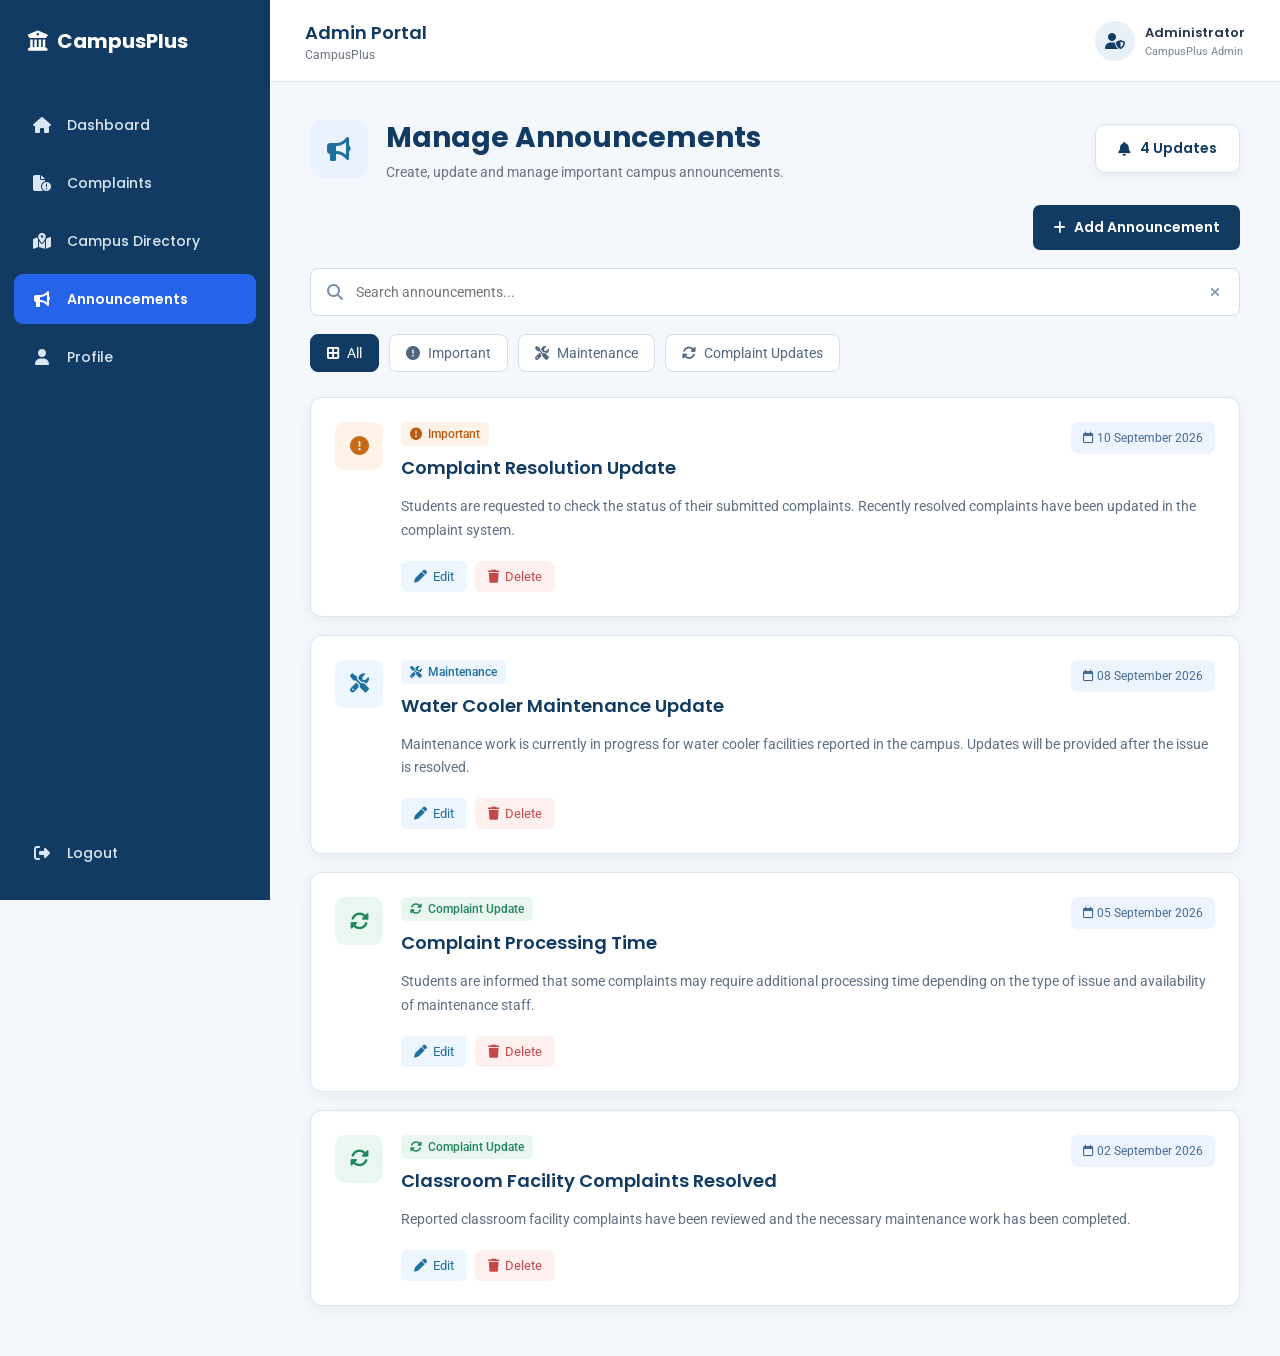
==== commit c25f5c2e: "Updated design" ====
--- a/frontend/pages/admin/announcements.html
+++ b/frontend/pages/admin/announcements.html
@@ -2,6 +2,7 @@
 <html lang="en">
 
 <head>
+
     <meta charset="UTF-8">
 
     <meta name="viewport"
@@ -10,22 +11,32 @@
     <title>Manage Announcements | CampusPlus</title>
 
 
-    <!-- Font Awesome Icons -->
+    <!-- Google Fonts -->
+
+    <link rel="preconnect"
+          href="https://fonts.googleapis.com">
+
+    <link rel="preconnect"
+          href="https://fonts.gstatic.com"
+          crossorigin>
+
+    <link href="https://fonts.googleapis.com/css2?family=Poppins:wght@500;600;700&family=Roboto:wght@400;500&display=swap"
+          rel="stylesheet">
+
+
+    <!-- Font Awesome -->
 
     <link rel="stylesheet"
           href="https://cdnjs.cloudflare.com/ajax/libs/font-awesome/6.5.2/css/all.min.css">
 
 
-    <!-- Existing Admin Dashboard CSS -->
+    <!-- Dashboard CSS -->
 
     <link rel="stylesheet"
           href="../../css/dashboard.css">
 
-    <link rel="stylesheet"
-          href="../../css/admin.css">
-
-
-    <!-- Shared Announcements CSS -->
+
+    <!-- Announcement CSS -->
 
     <link rel="stylesheet"
           href="../../css/announcements.css">
@@ -33,21 +44,126 @@
 </head>
 
 
-<body class="admin-page">
-
-
-    <!-- =========================
-         ADMIN SIDEBAR
-    ========================== -->
-
-    <aside class="sidebar">
-
-
-        <div class="sidebar-header">
-
-            <div class="logo">
-
-                <i class="fa-solid fa-building-columns"></i>
+<body>
+
+
+<!-- =====================================================
+     SIDEBAR
+===================================================== -->
+
+<aside class="sidebar">
+
+    <div class="sidebar-header">
+
+        <div class="logo">
+
+            <i class="fa-solid fa-building-columns"></i>
+
+            <span>CampusPlus</span>
+
+        </div>
+
+    </div>
+
+
+    <nav class="sidebar-nav">
+
+        <a href="dashboard.html"
+           class="nav-item">
+
+            <i class="fa-solid fa-house"></i>
+
+            <span>Dashboard</span>
+
+        </a>
+
+
+        <a href="complaints.html"
+           class="nav-item">
+
+            <i class="fa-solid fa-file-circle-exclamation"></i>
+
+            <span>Complaints</span>
+
+        </a>
+
+
+        <a href="campus-directory.html"
+           class="nav-item">
+
+            <i class="fa-solid fa-map-location-dot"></i>
+
+            <span>Campus Directory</span>
+
+        </a>
+
+
+        <!-- ACTIVE -->
+
+        <a href="announcements.html"
+           class="nav-item active">
+
+            <i class="fa-solid fa-bullhorn"></i>
+
+            <span>Announcements</span>
+
+        </a>
+
+
+        <a href="profile.html"
+           class="nav-item">
+
+            <i class="fa-solid fa-user"></i>
+
+            <span>Profile</span>
+
+        </a>
+
+    </nav>
+
+
+    <div class="sidebar-footer">
+
+        <a href="../../index.html"
+           class="nav-item logout">
+
+            <i class="fa-solid fa-right-from-bracket"></i>
+
+            <span>Logout</span>
+
+        </a>
+
+    </div>
+
+</aside>
+
+
+
+<!-- =====================================================
+     MAIN CONTENT
+===================================================== -->
+
+<main class="main-content">
+
+
+    <!-- TOPBAR -->
+
+    <header class="topbar">
+
+        <div class="topbar-left">
+
+            <button class="menu-toggle"
+                    type="button"
+                    aria-label="Toggle Menu">
+
+                <i class="fa-solid fa-bars"></i>
+
+            </button>
+
+
+            <div>
+
+                <h2>Admin Portal</h2>
 
                 <span>CampusPlus</span>
 
@@ -56,990 +172,392 @@
         </div>
 
 
-
-        <!-- ADMIN NAVIGATION -->
-
-        <nav class="sidebar-nav">
-
-
-            <a href="dashboard.html"
-               class="nav-item">
-
-                <i class="fa-solid fa-house"></i>
-
-                <span>Dashboard</span>
-
-            </a>
-
-
-            <a href="complaints.html"
-               class="nav-item">
-
-                <i class="fa-solid fa-file-circle-exclamation"></i>
-
-                <span>Complaints</span>
-
-            </a>
-
-
-            <a href="announcements.html"
-               class="nav-item active">
+        <div class="student-info">
+
+            <div class="student-avatar">
+
+                <i class="fa-solid fa-user-shield"></i>
+
+            </div>
+
+
+            <div class="student-details">
+
+                <strong>Administrator</strong>
+
+                <span>CampusPlus Admin</span>
+
+            </div>
+
+        </div>
+
+    </header>
+
+
+
+    <!-- =================================================
+         ANNOUNCEMENTS PAGE
+    ================================================== -->
+
+    <section class="announcements-page">
+
+
+        <!-- PAGE HEADER -->
+
+        <div class="announcements-header">
+
+            <div class="header-title">
+
+                <div class="announcement-title-icon">
+
+                    <i class="fa-solid fa-bullhorn"></i>
+
+                </div>
+
+
+                <div>
+
+                    <h1>Manage Announcements</h1>
+
+                    <p>
+                        Create, update and manage important campus announcements.
+                    </p>
+
+                </div>
+
+            </div>
+
+
+            <div class="announcement-count">
+
+                <i class="fa-solid fa-bell"></i>
+
+                <span id="announcementCount">
+                    0 Updates
+                </span>
+
+            </div>
+
+        </div>
+
+
+
+        <!-- =================================================
+             ADD ANNOUNCEMENT BUTTON
+        ================================================== -->
+
+        <div class="announcement-action-bar">
+
+            <button class="add-announcement-btn"
+                    id="openAddModal">
+
+                <i class="fa-solid fa-plus"></i>
+
+                Add Announcement
+
+            </button>
+
+        </div>
+
+
+
+        <!-- =================================================
+             SEARCH
+        ================================================== -->
+
+        <div class="announcement-search">
+
+            <i class="fa-solid fa-magnifying-glass search-icon"></i>
+
+            <input type="text"
+                   id="announcementSearch"
+                   placeholder="Search announcements...">
+
+            <button type="button"
+                    id="clearAnnouncementSearch"
+                    aria-label="Clear search">
+
+                <i class="fa-solid fa-xmark"></i>
+
+            </button>
+
+        </div>
+
+
+
+        <!-- =================================================
+             FILTERS
+        ================================================== -->
+
+        <div class="announcement-filters">
+
+            <button class="announcement-filter active"
+                    data-filter="all">
+
+                <i class="fa-solid fa-border-all"></i>
+
+                All
+
+            </button>
+
+
+            <button class="announcement-filter"
+                    data-filter="important">
+
+                <i class="fa-solid fa-circle-exclamation"></i>
+
+                Important
+
+            </button>
+
+
+            <button class="announcement-filter"
+                    data-filter="maintenance">
+
+                <i class="fa-solid fa-screwdriver-wrench"></i>
+
+                Maintenance
+
+            </button>
+
+
+            <button class="announcement-filter"
+                    data-filter="complaint-update">
+
+                <i class="fa-solid fa-rotate"></i>
+
+                Complaint Updates
+
+            </button>
+
+        </div>
+
+
+
+        <!-- =================================================
+             ANNOUNCEMENT LIST
+        ================================================== -->
+
+        <div class="announcements-list"
+             id="announcementsList">
+
+            <!-- JavaScript will load announcements here -->
+
+        </div>
+
+
+
+        <!-- NO RESULTS -->
+
+        <div class="no-announcements"
+             id="noAnnouncements">
+
+            <div class="no-announcement-icon">
 
                 <i class="fa-solid fa-bullhorn"></i>
 
-                <span>Announcements</span>
-
-            </a>
-
-
-            <a href="campus-directory.html"
-               class="nav-item">
-
-                <i class="fa-solid fa-map-location-dot"></i>
-
-                <span>Campus Directory</span>
-
-            </a>
-
-
-            <a href="system-status.html"
-               class="nav-item">
-
-                <i class="fa-solid fa-chart-line"></i>
-
-                <span>System Status</span>
-
-            </a>
-
-
-        </nav>
-
-
-
-        <!-- LOGOUT -->
-
-        <div class="sidebar-footer">
-
-            <a href="../../index.html"
-               class="nav-item logout">
-
-                <i class="fa-solid fa-right-from-bracket"></i>
-
-                <span>Logout</span>
-
-            </a>
-
-        </div>
-
-
-    </aside>
-
-
-
-    <!-- =========================
-         MAIN CONTENT
-    ========================== -->
-
-    <main class="main-content">
-
-
-        <!-- =========================
-             TOPBAR
-        ========================== -->
-
-        <header class="topbar">
-
-
-            <div class="topbar-left">
-
-
-                <button class="menu-toggle"
-                        type="button"
-                        aria-label="Toggle Menu">
-
-                    <i class="fa-solid fa-bars"></i>
+            </div>
+
+            <h3>No announcements found</h3>
+
+            <p>
+                Try another search or add a new announcement.
+            </p>
+
+        </div>
+
+    </section>
+
+</main>
+
+
+
+<!-- =====================================================
+     ADD / EDIT MODAL
+===================================================== -->
+
+<div class="announcement-modal"
+     id="announcementModal">
+
+
+    <div class="announcement-modal-content">
+
+
+        <!-- MODAL HEADER -->
+
+        <div class="modal-header">
+
+            <div>
+
+                <h2 id="modalTitle">
+                    Add Announcement
+                </h2>
+
+                <p>
+                    Enter the announcement details below.
+                </p>
+
+            </div>
+
+
+            <button type="button"
+                    class="modal-close"
+                    id="closeModal">
+
+                <i class="fa-solid fa-xmark"></i>
+
+            </button>
+
+        </div>
+
+
+
+        <!-- FORM -->
+
+        <form id="announcementForm">
+
+
+            <input type="hidden"
+                   id="announcementId">
+
+
+            <!-- TITLE -->
+
+            <div class="announcement-form-group">
+
+                <label for="announcementTitle">
+
+                    Announcement Title
+
+                </label>
+
+                <input type="text"
+                       id="announcementTitle"
+                       placeholder="Enter announcement title"
+                       required>
+
+            </div>
+
+
+
+            <!-- CATEGORY -->
+
+            <div class="announcement-form-group">
+
+                <label for="announcementCategory">
+
+                    Category
+
+                </label>
+
+                <select id="announcementCategory"
+                        required>
+
+                    <option value="">
+                        Select Category
+                    </option>
+
+                    <option value="important">
+                        Important
+                    </option>
+
+                    <option value="maintenance">
+                        Maintenance
+                    </option>
+
+                    <option value="complaint-update">
+                        Complaint Updates
+                    </option>
+
+                </select>
+
+            </div>
+
+
+
+            <!-- DATE -->
+
+            <div class="announcement-form-group">
+
+                <label for="announcementDate">
+
+                    Date
+
+                </label>
+
+                <input type="date"
+                       id="announcementDate"
+                       required>
+
+            </div>
+
+
+
+            <!-- DESCRIPTION -->
+
+            <div class="announcement-form-group">
+
+                <label for="announcementDescription">
+
+                    Announcement Description
+
+                </label>
+
+                <textarea id="announcementDescription"
+                          rows="5"
+                          maxlength="500"
+                          placeholder="Write announcement details..."
+                          required></textarea>
+
+                <small>
+                    Maximum 500 characters
+                </small>
+
+            </div>
+
+
+
+            <!-- BUTTONS -->
+
+            <div class="modal-actions">
+
+                <button type="button"
+                        class="cancel-btn"
+                        id="cancelModal">
+
+                    Cancel
 
                 </button>
 
 
-                <div>
-
-                    <h2>Admin Portal</h2>
-
-                    <span>CampusPlus</span>
-
-                </div>
-
-
-            </div>
-
-
-
-            <div class="student-info">
-
-
-                <div class="student-avatar">
-
-                    <i class="fa-solid fa-user-shield"></i>
-
-                </div>
-
-
-                <div class="student-details">
-
-                    <strong>Administrator</strong>
-
-                    <span>CampusPlus Admin</span>
-
-                </div>
-
-
-            </div>
-
-
-        </header>
-
-
-
-        <!-- =========================
-             ANNOUNCEMENTS PAGE
-        ========================== -->
-
-        <section class="announcements-page admin-announcements-page">
-
-
-            <!-- =========================
-                 PAGE HEADER
-            ========================== -->
-
-            <div class="announcements-header">
-
-
-                <div class="header-title">
-
-
-                    <div class="announcement-title-icon">
-
-                        <i class="fa-solid fa-bullhorn"></i>
-
-                    </div>
-
-
-                    <div>
-
-                        <h1>Manage Announcements</h1>
-
-                        <p>
-                            Create and manage important announcements
-                            related to campus complaints.
-                        </p>
-
-                    </div>
-
-
-                </div>
-
-
-
-                <!-- ADD ANNOUNCEMENT BUTTON -->
-
-                <button class="add-announcement-btn"
-                        id="openAddAnnouncement">
-
-                    <i class="fa-solid fa-plus"></i>
-
-                    Add Announcement
+                <button type="submit"
+                        class="save-announcement-btn">
+
+                    <i class="fa-solid fa-check"></i>
+
+                    Save Announcement
 
                 </button>
 
-
-            </div>
-
-
-
-            <!-- =========================
-                 ANNOUNCEMENT SUMMARY
-            ========================== -->
-
-            <div class="announcement-summary">
-
-
-                <div class="summary-card">
-
-
-                    <div class="summary-icon">
-
-                        <i class="fa-solid fa-bullhorn"></i>
-
-                    </div>
-
-
-                    <div>
-
-                        <span>Total Announcements</span>
-
-                        <h3 id="totalAnnouncements">
-                            4
-                        </h3>
-
-                    </div>
-
-
-                </div>
-
-
-
-                <div class="summary-card">
-
-
-                    <div class="summary-icon">
-
-                        <i class="fa-solid fa-circle-exclamation"></i>
-
-                    </div>
-
-
-                    <div>
-
-                        <span>Important Notices</span>
-
-                        <h3>
-                            1
-                        </h3>
-
-                    </div>
-
-
-                </div>
-
-
-
-                <div class="summary-card">
-
-
-                    <div class="summary-icon">
-
-                        <i class="fa-solid fa-screwdriver-wrench"></i>
-
-                    </div>
-
-
-                    <div>
-
-                        <span>Maintenance Updates</span>
-
-                        <h3>
-                            1
-                        </h3>
-
-                    </div>
-
-
-                </div>
-
-
-            </div>
-
-
-
-            <!-- =========================
-                 SEARCH AND FILTER
-            ========================== -->
-
-            <div class="announcement-controls">
-
-
-                <!-- SEARCH -->
-
-                <div class="announcement-search">
-
-
-                    <i class="fa-solid fa-magnifying-glass search-icon"></i>
-
-
-                    <input type="text"
-                           id="announcementSearch"
-                           placeholder="Search announcements...">
-
-
-                    <button type="button"
-                            id="clearAnnouncementSearch"
-                            aria-label="Clear search">
-
-                        <i class="fa-solid fa-xmark"></i>
-
-                    </button>
-
-
-                </div>
-
-
-
-                <!-- FILTER -->
-
-                <div class="announcement-filters">
-
-
-                    <button class="announcement-filter active"
-                            data-filter="all">
-
-                        All
-
-                    </button>
-
-
-                    <button class="announcement-filter"
-                            data-filter="complaint-update">
-
-                        Complaint Updates
-
-                    </button>
-
-
-                    <button class="announcement-filter"
-                            data-filter="maintenance">
-
-                        Maintenance
-
-                    </button>
-
-
-                    <button class="announcement-filter"
-                            data-filter="important">
-
-                        Important
-
-                    </button>
-
-
-                </div>
-
-
-            </div>
-
-
-
-            <!-- =========================
-                 ANNOUNCEMENTS LIST
-            ========================== -->
-
-            <div class="announcements-list"
-                 id="announcementsList">
-
-
-                <!-- ANNOUNCEMENT 1 -->
-
-                <article class="announcement-card admin-announcement-card"
-                         data-category="important">
-
-
-                    <div class="announcement-card-icon important-icon">
-
-                        <i class="fa-solid fa-triangle-exclamation"></i>
-
-                    </div>
-
-
-
-                    <div class="announcement-content">
-
-
-                        <div class="announcement-top">
-
-
-                            <div>
-
-
-                                <span class="announcement-category important">
-
-                                    <i class="fa-solid fa-circle-exclamation"></i>
-
-                                    Important
-
-                                </span>
-
-
-                                <h3>
-                                    Complaint Resolution Update
-                                </h3>
-
-
-                            </div>
-
-
-
-                            <span class="announcement-date">
-
-                                <i class="fa-regular fa-calendar"></i>
-
-                                10 September 2026
-
-                            </span>
-
-
-                        </div>
-
-
-
-                        <p>
-
-                            Students are requested to check the status of their
-                            submitted complaints. Recently resolved complaints
-                            have been updated in the complaint system.
-
-                        </p>
-
-
-                        <!-- ADMIN ACTIONS -->
-
-                        <div class="announcement-actions">
-
-
-                            <button class="action-btn edit-btn"
-                                    type="button">
-
-                                <i class="fa-solid fa-pen"></i>
-
-                                Edit
-
-                            </button>
-
-
-                            <button class="action-btn delete-btn"
-                                    type="button">
-
-                                <i class="fa-solid fa-trash"></i>
-
-                                Delete
-
-                            </button>
-
-
-                        </div>
-
-
-                    </div>
-
-
-                </article>
-
-
-
-                <!-- ANNOUNCEMENT 2 -->
-
-                <article class="announcement-card admin-announcement-card"
-                         data-category="maintenance">
-
-
-                    <div class="announcement-card-icon maintenance-icon">
-
-                        <i class="fa-solid fa-screwdriver-wrench"></i>
-
-                    </div>
-
-
-
-                    <div class="announcement-content">
-
-
-                        <div class="announcement-top">
-
-
-                            <div>
-
-
-                                <span class="announcement-category maintenance">
-
-                                    <i class="fa-solid fa-screwdriver-wrench"></i>
-
-                                    Maintenance
-
-                                </span>
-
-
-                                <h3>
-                                    Water Supply Complaint Update
-                                </h3>
-
-
-                            </div>
-
-
-
-                            <span class="announcement-date">
-
-                                <i class="fa-regular fa-calendar"></i>
-
-                                08 September 2026
-
-                            </span>
-
-
-                        </div>
-
-
-
-                        <p>
-
-                            Maintenance work is currently in progress regarding
-                            water supply complaints reported on campus.
-                            Further updates will be provided after resolution.
-
-                        </p>
-
-
-
-                        <div class="announcement-actions">
-
-
-                            <button class="action-btn edit-btn"
-                                    type="button">
-
-                                <i class="fa-solid fa-pen"></i>
-
-                                Edit
-
-                            </button>
-
-
-                            <button class="action-btn delete-btn"
-                                    type="button">
-
-                                <i class="fa-solid fa-trash"></i>
-
-                                Delete
-
-                            </button>
-
-
-                        </div>
-
-
-                    </div>
-
-
-                </article>
-
-
-
-                <!-- ANNOUNCEMENT 3 -->
-
-                <article class="announcement-card admin-announcement-card"
-                         data-category="complaint-update">
-
-
-                    <div class="announcement-card-icon update-icon">
-
-                        <i class="fa-solid fa-rotate"></i>
-
-                    </div>
-
-
-
-                    <div class="announcement-content">
-
-
-                        <div class="announcement-top">
-
-
-                            <div>
-
-
-                                <span class="announcement-category update">
-
-                                    <i class="fa-solid fa-rotate"></i>
-
-                                    Complaint Update
-
-                                </span>
-
-
-                                <h3>
-                                    Complaint Processing Time
-                                </h3>
-
-
-                            </div>
-
-
-
-                            <span class="announcement-date">
-
-                                <i class="fa-regular fa-calendar"></i>
-
-                                05 September 2026
-
-                            </span>
-
-
-                        </div>
-
-
-
-                        <p>
-
-                            Students are informed that some complaints may
-                            require additional processing time depending on
-                            the type of issue and maintenance availability.
-
-                        </p>
-
-
-
-                        <div class="announcement-actions">
-
-
-                            <button class="action-btn edit-btn"
-                                    type="button">
-
-                                <i class="fa-solid fa-pen"></i>
-
-                                Edit
-
-                            </button>
-
-
-                            <button class="action-btn delete-btn"
-                                    type="button">
-
-                                <i class="fa-solid fa-trash"></i>
-
-                                Delete
-
-                            </button>
-
-
-                        </div>
-
-
-                    </div>
-
-
-                </article>
-
-
-
-                <!-- ANNOUNCEMENT 4 -->
-
-                <article class="announcement-card admin-announcement-card"
-                         data-category="complaint-update">
-
-
-                    <div class="announcement-card-icon update-icon">
-
-                        <i class="fa-solid fa-check"></i>
-
-                    </div>
-
-
-
-                    <div class="announcement-content">
-
-
-                        <div class="announcement-top">
-
-
-                            <div>
-
-
-                                <span class="announcement-category update">
-
-                                    <i class="fa-solid fa-check"></i>
-
-                                    Resolved
-
-                                </span>
-
-
-                                <h3>
-                                    Classroom Facility Complaints Resolved
-                                </h3>
-
-
-                            </div>
-
-
-
-                            <span class="announcement-date">
-
-                                <i class="fa-regular fa-calendar"></i>
-
-                                02 September 2026
-
-                            </span>
-
-
-                        </div>
-
-
-
-                        <p>
-
-                            Reported classroom facility complaints have been
-                            reviewed and the required maintenance work has
-                            been completed.
-
-                        </p>
-
-
-
-                        <div class="announcement-actions">
-
-
-                            <button class="action-btn edit-btn"
-                                    type="button">
-
-                                <i class="fa-solid fa-pen"></i>
-
-                                Edit
-
-                            </button>
-
-
-                            <button class="action-btn delete-btn"
-                                    type="button">
-
-                                <i class="fa-solid fa-trash"></i>
-
-                                Delete
-
-                            </button>
-
-
-                        </div>
-
-
-                    </div>
-
-
-                </article>
-
-
-            </div>
-
-
-
-            <!-- =========================
-                 NO RESULTS
-            ========================== -->
-
-            <div class="no-announcements"
-                 id="noAnnouncements">
-
-
-                <div class="no-announcement-icon">
-
-                    <i class="fa-solid fa-bullhorn"></i>
-
-                </div>
-
-
-                <h3>No announcements found</h3>
-
-
-                <p>
-                    Try searching with another keyword
-                    or choose another category.
-                </p>
-
-
-            </div>
-
-
-        </section>
-
-
-    </main>
-
-
-
-    <!-- =========================
-         ADD ANNOUNCEMENT MODAL
-    ========================== -->
-
-    <div class="announcement-modal"
-         id="announcementModal">
-
-
-        <div class="modal-overlay"
-             id="closeModal"></div>
-
-
-        <div class="modal-content">
-
-
-            <!-- MODAL HEADER -->
-
-            <div class="modal-header">
-
-
-                <div>
-
-                    <h2>
-                        <i class="fa-solid fa-bullhorn"></i>
-
-                        Add Announcement
-                    </h2>
-
-
-                    <p>
-                        Create a complaint-related announcement.
-                    </p>
-
-                </div>
-
-
-                <button class="close-modal-btn"
-                        type="button"
-                        id="closeModalBtn">
-
-                    <i class="fa-solid fa-xmark"></i>
-
-                </button>
-
-
-            </div>
-
-
-
-            <!-- ANNOUNCEMENT FORM -->
-
-            <form id="announcementForm">
-
-
-                <!-- TITLE -->
-
-                <div class="form-group">
-
-
-                    <label for="announcementTitle">
-
-                        Announcement Title
-
-                    </label>
-
-
-                    <input type="text"
-                           id="announcementTitle"
-                           placeholder="Enter announcement title"
-                           required>
-
-
-                </div>
-
-
-
-                <!-- CATEGORY -->
-
-                <div class="form-group">
-
-
-                    <label for="announcementCategory">
-
-                        Category
-
-                    </label>
-
-
-                    <select id="announcementCategory"
-                            required>
-
-
-                        <option value="">
-                            Select category
-                        </option>
-
-
-                        <option value="complaint-update">
-                            Complaint Update
-                        </option>
-
-
-                        <option value="maintenance">
-                            Maintenance
-                        </option>
-
-
-                        <option value="important">
-                            Important
-                        </option>
-
-
-                    </select>
-
-
-                </div>
-
-
-
-                <!-- MESSAGE -->
-
-                <div class="form-group">
-
-
-                    <label for="announcementMessage">
-
-                        Announcement Message
-
-                    </label>
-
-
-                    <textarea id="announcementMessage"
-                              rows="5"
-                              placeholder="Write announcement details..."
-                              required></textarea>
-
-
-                </div>
-
-
-
-                <!-- FORM BUTTONS -->
-
-                <div class="modal-actions">
-
-
-                    <button type="button"
-                            class="cancel-btn"
-                            id="cancelAnnouncement">
-
-                        Cancel
-
-                    </button>
-
-
-                    <button type="submit"
-                            class="save-announcement-btn">
-
-                        <i class="fa-solid fa-paper-plane"></i>
-
-                        Publish Announcement
-
-                    </button>
-
-
-                </div>
-
-
-            </form>
-
-
-        </div>
-
+            </div>
+
+        </form>
 
     </div>
 
-
-
-    <!-- JAVASCRIPT -->
-
-    <script src="../../js/main.js"></script>
-
-    <script src="../../js/dashboard.js"></script>
-
-    <script src="../../js/admin.js"></script>
-
-    <script src="../../js/announcements.js"></script>
+</div>
+
+
+
+<!-- =====================================================
+     JAVASCRIPT
+===================================================== -->
+
+<script src="../../js/main.js"></script>
+
+<script src="../../js/dashboard.js"></script>
+
+<script src="../../js/announcements.js"></script>
 
 
 </body>
--- a/frontend/css/dashboard.css
+++ b/frontend/css/dashboard.css
@@ -1,606 +1,587 @@
-/* ========================================
-   CampusPlus - Dashboard Styles
-   ======================================== */
+/* =========================================================
+   CAMPUSPLUS - DASHBOARD COMMON CSS
+   Theme: Professional, Simple, Solid Colours
+   ========================================================= */
+
+
+/* =========================================================
+   GOOGLE FONTS
+   ========================================================= */
+
+@import url('https://fonts.googleapis.com/css2?family=Poppins:wght@400;500;600;700&family=Roboto:wght@400;500;700&display=swap');
+
+
+/* =========================================================
+   GENERAL RESET
+   ========================================================= */
+
+* {
+    margin: 0;
+    padding: 0;
+    box-sizing: border-box;
+}
+
+html {
+    scroll-behavior: smooth;
+}
 
 body {
-    background-color: #f5f7fa;
-}
-
-
-/* ========================================
-   DASHBOARD LAYOUT
-   ======================================== */
-
-.dashboard-layout {
     min-height: 100vh;
-    display: flex;
-}
-
-
-/* ========================================
+    background: #f4f7fb;
+    color: #27364a;
+    font-family: "Roboto", sans-serif;
+}
+
+
+/* =========================================================
    SIDEBAR
-   ======================================== */
+   ========================================================= */
 
 .sidebar {
-    width: 250px;
-    min-height: 100vh;
-    background-color: #102a43;
+    position: fixed;
+    top: 0;
+    left: 0;
+
+    width: 270px;
+    height: 100vh;
+
+    background: #123b63;
+
+    display: flex;
+    flex-direction: column;
+
+    z-index: 1000;
+
+    overflow-y: auto;
+    overflow-x: hidden;
+}
+
+
+/* =========================================================
+   SIDEBAR HEADER
+   ========================================================= */
+
+.sidebar-header {
+    height: 82px;
+
+    display: flex;
+    align-items: center;
+
+    padding: 0 28px;
+
+    flex-shrink: 0;
+}
+
+
+/* =========================================================
+   LOGO
+   ========================================================= */
+
+.logo {
+    display: flex;
+    align-items: center;
+
+    gap: 9px;
+
     color: #ffffff;
 
-    position: fixed;
-    left: 0;
-    top: 0;
-    bottom: 0;
-
+    font-family: "Poppins", sans-serif;
+    font-size: 20px;
+    font-weight: 700;
+}
+
+.logo i {
+    font-size: 20px;
+}
+
+
+/* =========================================================
+   SIDEBAR NAVIGATION
+   ========================================================= */
+
+.sidebar-nav {
     display: flex;
     flex-direction: column;
 
-    z-index: 1000;
-}
-
-.sidebar-logo {
-    padding: 28px 24px;
-    border-bottom: 1px solid rgba(255, 255, 255, 0.12);
-}
-
-.sidebar-logo h2 {
-    font-size: 24px;
-    color: #ffffff;
-}
-
-.sidebar-logo span {
-    display: block;
-    margin-top: 3px;
-    font-size: 12px;
-    color: #cbd5e1;
-}
-
-
-/* ========================================
-   SIDEBAR NAVIGATION
-   ======================================== */
-
-.sidebar-nav {
-    padding: 25px 14px;
-    flex: 1;
-}
+    gap: 8px;
+
+    padding: 18px 14px;
+}
+
+
+/* =========================================================
+   NAVIGATION ITEM
+   ========================================================= */
 
 .nav-item {
-    display: flex;
-    align-items: center;
-    gap: 13px;
-
-    padding: 12px 14px;
-    margin-bottom: 7px;
-
-    color: #d9e2ec;
-    border-radius: 8px;
-
+    width: 100%;
+
+    min-height: 50px;
+
+    display: flex;
+    align-items: center;
+
+    gap: 15px;
+
+    padding: 0 18px;
+
+    border-radius: 9px;
+
+    color: #dbe7f3;
+
+    text-decoration: none;
+
+    font-family: "Poppins", sans-serif;
     font-size: 14px;
     font-weight: 500;
 
-    transition: 0.2s ease;
-}
+    transition: background-color 0.2s ease,
+                color 0.2s ease;
+}
+
+
+/* Navigation icon */
+
+.nav-item i {
+    width: 20px;
+
+    text-align: center;
+
+    font-size: 16px;
+
+    flex-shrink: 0;
+}
+
+
+/* =========================================================
+   NAVIGATION HOVER
+   ========================================================= */
 
 .nav-item:hover {
-    background-color: #1c4966;
+    background: #1d4f7d;
     color: #ffffff;
 }
 
+
+/* =========================================================
+   ACTIVE NAVIGATION
+   ========================================================= */
+
 .nav-item.active {
-    background-color: #2563eb;
+    background: #2563eb;
     color: #ffffff;
-}
-
-.nav-icon {
-    width: 22px;
-    text-align: center;
+
+    font-weight: 600;
+}
+
+
+/* =========================================================
+   SIDEBAR FOOTER
+   ========================================================= */
+
+.sidebar-footer {
+    margin-top: auto;
+
+    padding: 15px 14px 22px;
+}
+
+
+/* Logout */
+
+.nav-item.logout {
+    color: #dbe7f3;
+}
+
+.nav-item.logout:hover {
+    background: #1d4f7d;
+    color: #ffffff;
+}
+
+
+/* =========================================================
+   MAIN CONTENT
+   ========================================================= */
+
+.main-content {
+    margin-left: 270px;
+
+    width: calc(100% - 270px);
+
+    min-height: 100vh;
+
+    background: #f4f7fb;
+
+    padding: 0;
+
+    overflow-x: hidden;
+}
+
+
+/* =========================================================
+   TOPBAR
+   ========================================================= */
+
+.topbar {
+    width: 100%;
+    min-height: 82px;
+
+    background: #ffffff;
+
+    border-bottom: 1px solid #e1e7ef;
+
+    padding: 0 35px;
+
+    display: flex;
+    align-items: center;
+    justify-content: space-between;
+
+    position: relative;
+    z-index: 10;
+}
+
+
+/* =========================================================
+   TOPBAR LEFT
+   ========================================================= */
+
+.topbar-left {
+    display: flex;
+    align-items: center;
+
+    gap: 15px;
+}
+
+
+/* Menu toggle */
+
+.menu-toggle {
+    display: none;
+
+    border: none;
+    background: transparent;
+
+    color: #123b63;
+
+    font-size: 20px;
+
+    cursor: pointer;
+}
+
+
+/* Topbar heading */
+
+.topbar-left h2 {
+    margin: 0;
+
+    color: #123b63;
+
+    font-family: "Poppins", sans-serif;
+
     font-size: 18px;
-}
-
-.sidebar-bottom {
-    padding: 14px;
-    border-top: 1px solid rgba(255, 255, 255, 0.12);
-}
-
-
-/* ========================================
-   MAIN CONTENT
-   ======================================== */
-
-.dashboard-main {
-    width: calc(100% - 250px);
-    margin-left: 250px;
-    min-height: 100vh;
-}
-
-
-/* ========================================
-   TOP BAR
-   ======================================== */
-
-.dashboard-topbar {
-    height: 76px;
-    background-color: #ffffff;
-    border-bottom: 1px solid #e5e7eb;
-
-    padding: 0 32px;
-
-    display: flex;
-    align-items: center;
-    justify-content: space-between;
-}
-
-.topbar-title h2 {
-    font-size: 19px;
-    color: #102a43;
-}
-
-.topbar-title p {
+    font-weight: 600;
+}
+
+
+/* Topbar small text */
+
+.topbar-left span {
+    display: block;
+
+    margin-top: 2px;
+
+    color: #6b7280;
+
+    font-family: "Roboto", sans-serif;
+
     font-size: 12px;
-    color: #718096;
-}
-
-
-/* ========================================
-   PROFILE
-   ======================================== */
-
-.student-profile {
-    display: flex;
-    align-items: center;
+}
+
+
+/* =========================================================
+   STUDENT INFORMATION
+   ========================================================= */
+
+.student-info {
+    display: flex;
+    align-items: center;
+
     gap: 10px;
 }
 
-.profile-avatar {
+
+/* Avatar */
+
+.student-avatar {
     width: 40px;
     height: 40px;
 
     border-radius: 50%;
 
-    background-color: #2563eb;
+    background: #e8f0f8;
+
+    display: flex;
+    align-items: center;
+    justify-content: center;
+
+    color: #123b63;
+
+    font-size: 16px;
+}
+
+
+/* Student details */
+
+.student-details {
+    display: flex;
+    flex-direction: column;
+
+    gap: 2px;
+}
+
+.student-details strong {
+    color: #27364a;
+
+    font-family: "Poppins", sans-serif;
+
+    font-size: 13px;
+    font-weight: 600;
+}
+
+.student-details span {
+    color: #7b8794;
+
+    font-family: "Roboto", sans-serif;
+
+    font-size: 11px;
+}
+
+
+/* =========================================================
+   PAGE CONTENT
+   ========================================================= */
+
+.page-content {
+    width: 100%;
+
+    padding: 35px;
+}
+
+
+/* =========================================================
+   COMMON PAGE TITLE
+   ========================================================= */
+
+.page-title {
+    margin-bottom: 28px;
+}
+
+.page-title h1 {
+    color: #123b63;
+
+    font-family: "Poppins", sans-serif;
+
+    font-size: 28px;
+    font-weight: 700;
+
+    line-height: 1.3;
+}
+
+.page-title p {
+    margin-top: 7px;
+
+    color: #6b7280;
+
+    font-family: "Roboto", sans-serif;
+
+    font-size: 14px;
+
+    line-height: 1.6;
+}
+
+
+/* =========================================================
+   COMMON CARD
+   ========================================================= */
+
+.card {
+    background: #ffffff;
+
+    border: 1px solid #e1e7ef;
+
+    border-radius: 12px;
+
+    box-shadow: 0 5px 18px rgba(18, 59, 99, 0.06);
+
+    padding: 25px;
+}
+
+
+/* =========================================================
+   COMMON BUTTON
+   ========================================================= */
+
+.primary-btn {
+    border: none;
+
+    background: #123b63;
     color: #ffffff;
 
-    display: flex;
-    align-items: center;
-    justify-content: center;
-
-    font-family: 'Poppins', sans-serif;
+    padding: 11px 18px;
+
+    border-radius: 7px;
+
+    font-family: "Poppins", sans-serif;
+
+    font-size: 13px;
     font-weight: 600;
-}
-
-.profile-info strong {
-    display: block;
-    font-size: 13px;
-    color: #102a43;
-}
-
-.profile-info span {
-    display: block;
-    font-size: 11px;
-    color: #718096;
-}
-
-
-/* ========================================
-   DASHBOARD CONTENT
-   ======================================== */
-
-.dashboard-content {
-    padding: 32px;
-}
-
-
-/* ========================================
-   WELCOME SECTION
-   ======================================== */
-
-.welcome-section {
-    background-color: #ffffff;
-    border-radius: 12px;
-    padding: 26px 30px;
-    margin-bottom: 24px;
-
-    display: flex;
-    align-items: center;
-    justify-content: space-between;
-
-    border: 1px solid #e5e7eb;
-}
-
-.welcome-label {
-    font-size: 13px;
-    color: #2563eb;
-    font-weight: 500;
-    margin-bottom: 2px;
-}
-
-.welcome-section h1 {
-    color: #102a43;
-    font-size: 25px;
-}
-
-.welcome-section p:last-child {
-    color: #718096;
-    font-size: 14px;
-}
-
-
-/* ========================================
-   STATISTICS
-   ======================================== */
-
-.dashboard-stats {
-    display: grid;
-    grid-template-columns: repeat(4, 1fr);
-    gap: 18px;
-    margin-bottom: 24px;
-}
-
-.stat-card {
-    background-color: #ffffff;
-    border: 1px solid #e5e7eb;
-    border-radius: 12px;
-
-    padding: 20px;
-
-    display: flex;
-    align-items: center;
-    gap: 15px;
-}
-
-.stat-icon {
-    width: 45px;
-    height: 45px;
-
-    border-radius: 9px;
-
-    display: flex;
-    align-items: center;
-    justify-content: center;
-
-    font-size: 20px;
-    font-weight: 600;
-}
-
-.stat-icon.total {
-    background-color: #e8f0fe;
-    color: #2563eb;
-}
-
-.stat-icon.pending {
-    background-color: #fff4db;
-    color: #b7791f;
-}
-
-.stat-icon.progress {
-    background-color: #e8f4f8;
-    color: #287d8c;
-}
-
-.stat-icon.completed {
-    background-color: #e7f6ed;
-    color: #238653;
-}
-
-.stat-card span {
-    display: block;
-    font-size: 12px;
-    color: #718096;
-}
-
-.stat-card h3 {
-    font-size: 23px;
-    color: #102a43;
-    margin-top: 2px;
-}
-
-
-/* ========================================
-   DASHBOARD GRID
-   ======================================== */
-
-.dashboard-grid {
-    display: grid;
-    grid-template-columns: 1.4fr 1fr;
-    gap: 20px;
-    margin-bottom: 24px;
-}
-
-
-/* ========================================
-   DASHBOARD CARD
-   ======================================== */
-
-.dashboard-card {
-    background-color: #ffffff;
-    border: 1px solid #e5e7eb;
-    border-radius: 12px;
-    overflow: hidden;
-}
-
-.card-header {
-    padding: 20px 22px;
-    border-bottom: 1px solid #edf0f3;
-
-    display: flex;
-    align-items: center;
-    justify-content: space-between;
-}
-
-.card-header h2 {
-    font-size: 17px;
-    color: #102a43;
-}
-
-.card-header p {
-    font-size: 12px;
-    color: #718096;
-    margin-top: 2px;
-}
-
-.card-header a {
-    font-size: 12px;
-    color: #2563eb;
-    font-weight: 500;
-}
-
-
-/* ========================================
-   COMPLAINT LIST
-   ======================================== */
-
-.complaint-list {
-    padding: 5px 22px;
-}
-
-.complaint-row {
-    min-height: 70px;
-    padding: 13px 0;
-
-    display: flex;
-    align-items: center;
-    justify-content: space-between;
-
-    border-bottom: 1px solid #edf0f3;
-}
-
-.complaint-row:last-child {
-    border-bottom: none;
-}
-
-.complaint-info strong {
-    display: block;
-    font-size: 13px;
-    color: #2d3748;
-}
-
-.complaint-info span {
-    display: block;
-    font-size: 11px;
-    color: #718096;
-    margin-top: 3px;
-}
-
-
-/* ========================================
-   STATUS
-   ======================================== */
-
-.status {
-    padding: 5px 10px;
-    border-radius: 20px;
-    font-size: 10px;
-    font-weight: 500;
-    white-space: nowrap;
-}
-
-.status-pending {
-    background-color: #fff4db;
-    color: #9c6500;
-}
-
-.status-progress {
-    background-color: #e8f4f8;
-    color: #287d8c;
-}
-
-.status-completed {
-    background-color: #e7f6ed;
-    color: #238653;
-}
-
-
-/* ========================================
-   ANNOUNCEMENTS
-   ======================================== */
-
-.announcement-list {
-    padding: 5px 22px;
-}
-
-.announcement-item {
-    display: flex;
-    gap: 13px;
-    padding: 14px 0;
-
-    border-bottom: 1px solid #edf0f3;
-}
-
-.announcement-item:last-child {
-    border-bottom: none;
-}
-
-.announcement-date {
-    min-width: 40px;
-    height: 43px;
-
-    background-color: #eef4ff;
-    border-radius: 7px;
-
-    text-align: center;
-    padding-top: 4px;
-}
-
-.announcement-date strong {
-    display: block;
-    font-family: 'Poppins', sans-serif;
-    color: #2563eb;
-    font-size: 15px;
-}
-
-.announcement-date span {
-    font-size: 8px;
-    color: #718096;
-}
-
-.announcement-item > div:last-child {
-    flex: 1;
-}
-
-.announcement-item strong {
-    font-size: 12px;
-    color: #2d3748;
-}
-
-.announcement-item p {
-    font-size: 11px;
-    color: #718096;
-    margin-top: 2px;
-}
-
-
-/* ========================================
-   MOBILE MENU
-   ======================================== */
-
-.menu-button {
-    display: none;
-    background: none;
-    font-size: 22px;
-    color: #102a43;
-}
-
-.sidebar-overlay {
-    display: none;
-}
-
-
-/* ========================================
-   RESPONSIVE DESIGN
-   ======================================== */
+
+    cursor: pointer;
+
+    transition: background-color 0.2s ease;
+}
+
+.primary-btn:hover {
+    background: #0d2f4f;
+}
+
+
+/* =========================================================
+   TABLET
+   ========================================================= */
 
 @media (max-width: 1000px) {
 
-    .dashboard-stats {
-        grid-template-columns: repeat(2, 1fr);
-    }
-
-    .dashboard-grid {
-        grid-template-columns: 1fr;
-    }
-}
-
+    .sidebar {
+        width: 240px;
+    }
+
+    .main-content {
+        margin-left: 240px;
+        width: calc(100% - 240px);
+    }
+
+    .sidebar-header {
+        padding: 0 22px;
+    }
+
+    .nav-item {
+        padding: 0 15px;
+
+        font-size: 13px;
+    }
+
+    .topbar {
+        padding: 0 25px;
+    }
+
+    .page-content {
+        padding: 28px;
+    }
+}
+
+
+/* =========================================================
+   MOBILE
+   ========================================================= */
 
 @media (max-width: 768px) {
 
+    /* Sidebar becomes hidden off-screen */
+
     .sidebar {
-        transform: translateX(-100%);
-        transition: 0.25s ease;
-    }
-
-    .sidebar.active {
-        transform: translateX(0);
-    }
-
-    .sidebar-overlay.active {
-        display: block;
-
-        position: fixed;
-        inset: 0;
-
-        background-color: rgba(0, 0, 0, 0.35);
-
-        z-index: 999;
-    }
-
-    .dashboard-main {
+        width: 250px;
+
+        left: -250px;
+
+        transition: left 0.25s ease;
+    }
+
+
+    /* When JavaScript adds this class */
+
+    .sidebar.show {
+        left: 0;
+    }
+
+
+    /* Main content takes full width */
+
+    .main-content {
+        margin-left: 0;
+
         width: 100%;
-        margin-left: 0;
-    }
-
-    .dashboard-topbar {
+    }
+
+
+    /* Topbar */
+
+    .topbar {
+        min-height: 70px;
+
         padding: 0 18px;
     }
 
-    .menu-button {
-        display: block;
-        margin-right: 15px;
-    }
-
-    .topbar-title {
-        flex: 1;
-    }
-
-    .profile-info {
+
+    /* Show menu button */
+
+    .menu-toggle {
+        display: flex;
+
+        align-items: center;
+        justify-content: center;
+
+        width: 38px;
+        height: 38px;
+    }
+
+
+    /* Hide detailed student information on smaller screens */
+
+    .student-details {
         display: none;
     }
 
-    .dashboard-content {
-        padding: 20px;
-    }
-
-    .welcome-section {
-        padding: 22px;
-        align-items: flex-start;
-        flex-direction: column;
-        gap: 18px;
-    }
-
-    .welcome-section h1 {
+
+    /* Page */
+
+    .page-content {
+        padding: 22px 18px;
+    }
+
+
+    .page-title h1 {
+        font-size: 24px;
+    }
+}
+
+
+/* =========================================================
+   SMALL MOBILE
+   ========================================================= */
+
+@media (max-width: 480px) {
+
+    .topbar {
+        padding: 0 14px;
+    }
+
+    .topbar-left {
+        gap: 8px;
+    }
+
+    .topbar-left h2 {
+        font-size: 16px;
+    }
+
+    .page-content {
+        padding: 20px 14px;
+    }
+
+    .page-title h1 {
         font-size: 22px;
     }
 
-    .welcome-section .btn-primary {
-        width: 100%;
-        text-align: center;
-    }
-}
-
-
-@media (max-width: 520px) {
-
-    .dashboard-stats {
-        grid-template-columns: 1fr;
-    }
-
-    .dashboard-content {
-        padding: 15px;
-    }
-
-    .dashboard-topbar {
-        height: 68px;
-    }
-
-    .topbar-title h2 {
-        font-size: 16px;
-    }
-
-    .student-profile {
-        display: none;
-    }
-
-    .card-header {
-        padding: 17px;
-    }
-
-    .complaint-list,
-    .announcement-list {
-        padding: 5px 17px;
-    }
-
-    .complaint-row {
-        align-items: flex-start;
-        gap: 10px;
+    .card {
+        padding: 18px;
     }
 }
--- a/frontend/css/announcements.css
+++ b/frontend/css/announcements.css
@@ -1,1229 +1,1149 @@
-/* =========================================
-   ANNOUNCEMENTS - CAMPUSPLUS
-   Shared CSS for Student and Admin
-   Theme: Academic / Corporate Portal
-========================================= */
-
-
-/* =========================================
-   COLOR VARIABLES
-========================================= */
-
-:root {
-    --primary-navy: #0B3C84;
-    --primary-navy-light: #10458C;
-
-    --page-background: #F3F6FA;
-
-    --card-background: #FFFFFF;
-
-    --primary-text: #0F2D59;
-    --secondary-text: #64748B;
-
-    --accent-blue: #0284C7;
-    --accent-light: #E0F2FE;
-
-    --border-color: #DCE4EE;
-
-    --danger-light: #FEECEC;
-    --danger-text: #C62828;
-
-    --warning-light: #FFF7E0;
-    --warning-text: #B77900;
-
-    --success-light: #EAF7F0;
-    --success-text: #15803D;
-
-    --shadow-sm: 0 2px 8px rgba(15, 45, 89, 0.06);
-    --shadow-md: 0 8px 24px rgba(15, 45, 89, 0.10);
-}
-
-
-/* =========================================
-   PAGE
-========================================= */
+/* =====================================================
+   CAMPUSPLUS ANNOUNCEMENTS
+   ADMIN + STUDENT
+===================================================== */
+
+
+/* =====================================================
+   GENERAL PAGE
+===================================================== */
 
 .announcements-page {
+
     width: 100%;
-    min-height: 100%;
-
-    padding: 32px;
-
-    background: var(--page-background);
-
-    box-sizing: border-box;
-}
-
-
-/* =========================================
+
+    max-width: 1400px;
+
+    margin: 0 auto;
+
+    padding: 35px 40px 50px;
+
+    font-family: "Roboto", sans-serif;
+
+    color: #1f2937;
+
+}
+
+
+
+/* =====================================================
    PAGE HEADER
-========================================= */
+===================================================== */
 
 .announcements-header {
-    display: flex;
+
+    display: flex;
+
     align-items: center;
+
     justify-content: space-between;
 
-    gap: 24px;
-
-    margin-bottom: 30px;
-}
+    gap: 25px;
+
+    margin-bottom: 25px;
+
+}
+
 
 
 .header-title {
-    display: flex;
+
+    display: flex;
+
     align-items: center;
 
-    gap: 16px;
-}
+    gap: 18px;
+
+}
+
 
 
 .announcement-title-icon {
+
     width: 58px;
+
     height: 58px;
 
-    min-width: 58px;
-
-    display: flex;
+    border-radius: 12px;
+
+    background: #eaf2ff;
+
+    color: #1f6f9f;
+
+    display: flex;
+
     align-items: center;
+
     justify-content: center;
 
-    border-radius: 14px;
-
-    background: var(--primary-navy);
-    color: #FFFFFF;
-
-    font-size: 23px;
-
-    box-shadow: var(--shadow-sm);
-}
+    font-size: 24px;
+
+}
+
 
 
 .header-title h1 {
-    margin: 0 0 6px;
-
-    color: var(--primary-text);
-
-    font-size: 30px;
+
+    margin: 0 0 5px;
+
+    font-family: "Poppins", sans-serif;
+
+    font-size: 28px;
+
     font-weight: 700;
 
-    letter-spacing: -0.4px;
-}
+    color: #123b63;
+
+}
+
 
 
 .header-title p {
+
     margin: 0;
 
-    max-width: 680px;
-
-    color: var(--secondary-text);
-
-    font-size: 15px;
-    line-height: 1.6;
-}
-
-
-/* =========================================
-   STUDENT ANNOUNCEMENT COUNT
-========================================= */
+    font-size: 14px;
+
+    color: #6b7280;
+
+}
+
+
+
+/* =====================================================
+   COUNT
+===================================================== */
 
 .announcement-count {
+
+    min-width: 145px;
+
+    padding: 13px 18px;
+
+    border: 1px solid #dbe3ed;
+
+    border-radius: 10px;
+
+    background: #ffffff;
+
+    display: flex;
+
+    align-items: center;
+
+    justify-content: center;
+
+    gap: 10px;
+
+    color: #123b63;
+
+    font-family: "Poppins", sans-serif;
+
+    font-size: 14px;
+
+    font-weight: 600;
+
+    box-shadow: 0 3px 12px rgba(18, 59, 99, 0.05);
+
+}
+
+
+
+/* =====================================================
+   ADMIN ACTION BAR
+===================================================== */
+
+.announcement-action-bar {
+
+    display: flex;
+
+    justify-content: flex-end;
+
+    margin-bottom: 18px;
+
+}
+
+
+
+.add-announcement-btn {
+
+    border: none;
+
+    border-radius: 7px;
+
+    background: #123b63;
+
+    color: white;
+
+    padding: 12px 20px;
+
+    font-family: "Poppins", sans-serif;
+
+    font-size: 14px;
+
+    font-weight: 600;
+
+    cursor: pointer;
+
+    display: flex;
+
+    align-items: center;
+
+    gap: 8px;
+
+    transition: 0.2s ease;
+
+}
+
+
+
+.add-announcement-btn:hover {
+
+    background: #0d2f4f;
+
+}
+
+
+
+/* =====================================================
+   SEARCH
+===================================================== */
+
+.announcement-search {
+
+    position: relative;
+
+    width: 100%;
+
+    margin-bottom: 18px;
+
+}
+
+
+
+.announcement-search input {
+
+    width: 100%;
+
+    height: 48px;
+
+    padding: 0 45px 0 45px;
+
+    border: 1px solid #d4dce6;
+
+    border-radius: 8px;
+
+    background: white;
+
+    outline: none;
+
+    font-family: "Roboto", sans-serif;
+
+    font-size: 14px;
+
+    color: #1f2937;
+
+}
+
+
+
+.announcement-search input:focus {
+
+    border-color: #1f6f9f;
+
+}
+
+
+
+.search-icon {
+
+    position: absolute;
+
+    left: 17px;
+
+    top: 16px;
+
+    color: #7890a8;
+
+}
+
+
+
+.announcement-search button {
+
+    position: absolute;
+
+    right: 13px;
+
+    top: 12px;
+
+    width: 25px;
+
+    height: 25px;
+
+    border: none;
+
+    background: transparent;
+
+    color: #7890a8;
+
+    cursor: pointer;
+
+}
+
+
+
+/* =====================================================
+   FILTERS
+===================================================== */
+
+.announcement-filters {
+
+    display: flex;
+
+    flex-wrap: wrap;
+
+    gap: 10px;
+
+    margin-bottom: 25px;
+
+}
+
+
+
+.announcement-filter {
+
+    border: 1px solid #d5deea;
+
+    background: white;
+
+    color: #52677d;
+
+    border-radius: 8px;
+
+    padding: 10px 16px;
+
+    font-family: "Roboto", sans-serif;
+
+    font-size: 14px;
+
+    cursor: pointer;
+
+    display: flex;
+
+    align-items: center;
+
+    gap: 8px;
+
+}
+
+
+
+.announcement-filter:hover {
+
+    border-color: #1f6f9f;
+
+}
+
+
+
+.announcement-filter.active {
+
+    background: #123b63;
+
+    color: white;
+
+    border-color: #123b63;
+
+}
+
+
+
+/* =====================================================
+   ANNOUNCEMENT LIST
+===================================================== */
+
+.announcements-list {
+
+    display: flex;
+
+    flex-direction: column;
+
+    gap: 18px;
+
+}
+
+
+
+/* =====================================================
+   ANNOUNCEMENT CARD
+===================================================== */
+
+.announcement-card {
+
+    width: 100%;
+
+    background: white;
+
+    border: 1px solid #dce4ed;
+
+    border-radius: 12px;
+
+    padding: 24px;
+
+    display: flex;
+
+    gap: 18px;
+
+    box-shadow: 0 4px 15px rgba(18, 59, 99, 0.05);
+
+}
+
+
+
+.announcement-card-icon {
+
+    flex-shrink: 0;
+
+    width: 48px;
+
+    height: 48px;
+
+    border-radius: 10px;
+
+    display: flex;
+
+    align-items: center;
+
+    justify-content: center;
+
+    font-size: 19px;
+
+}
+
+
+
+.important-icon {
+
+    background: #fff2e8;
+
+    color: #c66a18;
+
+}
+
+
+
+.maintenance-icon {
+
+    background: #edf5ff;
+
+    color: #1f6f9f;
+
+}
+
+
+
+.update-icon {
+
+    background: #eaf7f1;
+
+    color: #21865a;
+
+}
+
+
+
+.announcement-content {
+
+    flex: 1;
+
+    min-width: 0;
+
+}
+
+
+
+.announcement-top {
+
+    display: flex;
+
+    align-items: flex-start;
+
+    justify-content: space-between;
+
+    gap: 20px;
+
+}
+
+
+
+.announcement-top h3 {
+
+    margin: 8px 0 0;
+
+    font-family: "Poppins", sans-serif;
+
+    font-size: 18px;
+
+    font-weight: 600;
+
+    color: #123b63;
+
+}
+
+
+
+.announcement-category {
+
     display: inline-flex;
+
     align-items: center;
 
-    gap: 9px;
-
-    padding: 12px 18px;
-
-    border: 1px solid var(--border-color);
-    border-radius: 10px;
-
-    background: var(--card-background);
-
-    color: var(--primary-text);
+    gap: 6px;
+
+    font-size: 12px;
+
+    font-weight: 500;
+
+    padding: 5px 9px;
+
+    border-radius: 5px;
+
+}
+
+
+
+.announcement-category.important {
+
+    background: #fff2e8;
+
+    color: #b85d13;
+
+}
+
+
+
+.announcement-category.maintenance {
+
+    background: #edf5ff;
+
+    color: #1f6f9f;
+
+}
+
+
+
+.announcement-category.update {
+
+    background: #eaf7f1;
+
+    color: #21865a;
+
+}
+
+
+
+.announcement-date {
+
+    white-space: nowrap;
+
+    padding: 9px 12px;
+
+    background: #eef4ff;
+
+    border-radius: 7px;
+
+    color: #456b95;
+
+    font-size: 12px;
+
+}
+
+
+
+.announcement-content > p {
+
+    margin: 14px 0 0;
+
+    color: #5f7083;
 
     font-size: 14px;
+
+    line-height: 1.7;
+
+}
+
+
+
+/* =====================================================
+   ADMIN CARD ACTIONS
+===================================================== */
+
+.announcement-actions {
+
+    display: flex;
+
+    align-items: center;
+
+    gap: 8px;
+
+    margin-top: 18px;
+
+}
+
+
+
+.edit-announcement-btn,
+
+.delete-announcement-btn {
+
+    border: none;
+
+    border-radius: 6px;
+
+    padding: 8px 13px;
+
+    font-family: "Roboto", sans-serif;
+
+    font-size: 13px;
+
+    cursor: pointer;
+
+    display: flex;
+
+    align-items: center;
+
+    gap: 6px;
+
+}
+
+
+
+.edit-announcement-btn {
+
+    background: #edf5ff;
+
+    color: #1f6f9f;
+
+}
+
+
+
+.edit-announcement-btn:hover {
+
+    background: #dcecff;
+
+}
+
+
+
+.delete-announcement-btn {
+
+    background: #fff0f0;
+
+    color: #c44949;
+
+}
+
+
+
+.delete-announcement-btn:hover {
+
+    background: #ffe0e0;
+
+}
+
+
+
+/* =====================================================
+   NO RESULTS
+===================================================== */
+
+.no-announcements {
+
+    display: none;
+
+    text-align: center;
+
+    padding: 60px 20px;
+
+}
+
+
+
+.no-announcement-icon {
+
+    width: 65px;
+
+    height: 65px;
+
+    margin: 0 auto 15px;
+
+    border-radius: 50%;
+
+    background: #edf2f7;
+
+    color: #718096;
+
+    display: flex;
+
+    align-items: center;
+
+    justify-content: center;
+
+    font-size: 24px;
+
+}
+
+
+
+.no-announcements h3 {
+
+    font-family: "Poppins", sans-serif;
+
+    color: #123b63;
+
+    margin-bottom: 7px;
+
+}
+
+
+
+.no-announcements p {
+
+    color: #6b7280;
+
+    font-size: 14px;
+
+}
+
+
+
+/* =====================================================
+   MODAL
+===================================================== */
+
+.announcement-modal {
+
+    position: fixed;
+
+    inset: 0;
+
+    z-index: 2000;
+
+    background: rgba(15, 35, 55, 0.55);
+
+    display: none;
+
+    align-items: center;
+
+    justify-content: center;
+
+    padding: 20px;
+
+}
+
+
+
+.announcement-modal.show {
+
+    display: flex;
+
+}
+
+
+
+.announcement-modal-content {
+
+    width: 100%;
+
+    max-width: 570px;
+
+    max-height: 90vh;
+
+    overflow-y: auto;
+
+    background: white;
+
+    border-radius: 13px;
+
+    padding: 30px;
+
+    box-shadow: 0 15px 45px rgba(0, 0, 0, 0.18);
+
+}
+
+
+
+.modal-header {
+
+    display: flex;
+
+    justify-content: space-between;
+
+    align-items: flex-start;
+
+    gap: 15px;
+
+    margin-bottom: 25px;
+
+}
+
+
+
+.modal-header h2 {
+
+    margin: 0 0 5px;
+
+    font-family: "Poppins", sans-serif;
+
+    font-size: 22px;
+
+    color: #123b63;
+
+}
+
+
+
+.modal-header p {
+
+    margin: 0;
+
+    font-size: 13px;
+
+    color: #6b7280;
+
+}
+
+
+
+.modal-close {
+
+    border: none;
+
+    background: #f1f5f9;
+
+    width: 34px;
+
+    height: 34px;
+
+    border-radius: 6px;
+
+    color: #5f6b7a;
+
+    cursor: pointer;
+
+}
+
+
+
+.modal-close:hover {
+
+    background: #e2e8f0;
+
+}
+
+
+
+/* =====================================================
+   FORM
+===================================================== */
+
+.announcement-form-group {
+
+    margin-bottom: 18px;
+
+}
+
+
+
+.announcement-form-group label {
+
+    display: block;
+
+    margin-bottom: 7px;
+
+    font-family: "Poppins", sans-serif;
+
+    font-size: 13px;
+
     font-weight: 600;
 
-    white-space: nowrap;
-
-    box-shadow: var(--shadow-sm);
-}
-
-
-.announcement-count i {
-    color: var(--accent-blue);
-}
-
-
-/* =========================================
-   SEARCH
-========================================= */
-
-.announcement-search {
-    position: relative;
+    color: #27364a;
+
+}
+
+
+
+.announcement-form-group input,
+
+.announcement-form-group select,
+
+.announcement-form-group textarea {
 
     width: 100%;
 
-    margin-bottom: 20px;
-}
-
-
-.announcement-search input {
-    width: 100%;
-    height: 54px;
-
-    padding: 0 52px 0 48px;
-
-    border: 1px solid var(--border-color);
-    border-radius: 11px;
-
-    background: var(--card-background);
-
-    color: var(--primary-text);
-
-    font-size: 15px;
+    border: 1px solid #cbd5e1;
+
+    border-radius: 7px;
+
+    padding: 11px 12px;
 
     outline: none;
 
-    box-sizing: border-box;
-
-    transition:
-        border-color 0.2s ease,
-        box-shadow 0.2s ease;
-}
-
-
-.announcement-search input::placeholder {
-    color: var(--secondary-text);
-}
-
-
-.announcement-search input:focus {
-    border-color: var(--accent-blue);
-
-    box-shadow:
-        0 0 0 3px rgba(2, 132, 199, 0.12);
-}
-
-
-.search-icon {
-    position: absolute;
-
-    left: 18px;
-    top: 50%;
-
-    transform: translateY(-50%);
-
-    color: var(--secondary-text);
-
-    font-size: 16px;
-
-    pointer-events: none;
-}
-
-
-.announcement-search button {
-    position: absolute;
-
-    right: 10px;
-    top: 50%;
-
-    transform: translateY(-50%);
-
-    width: 34px;
-    height: 34px;
-
-    display: flex;
-    align-items: center;
-    justify-content: center;
+    font-family: "Roboto", sans-serif;
+
+    font-size: 14px;
+
+    color: #1f2937;
+
+    background: white;
+
+}
+
+
+
+.announcement-form-group input,
+
+.announcement-form-group select {
+
+    height: 44px;
+
+}
+
+
+
+.announcement-form-group textarea {
+
+    resize: vertical;
+
+    min-height: 110px;
+
+}
+
+
+
+.announcement-form-group input:focus,
+
+.announcement-form-group select:focus,
+
+.announcement-form-group textarea:focus {
+
+    border-color: #1f6f9f;
+
+}
+
+
+
+.announcement-form-group small {
+
+    display: block;
+
+    margin-top: 5px;
+
+    color: #7a8796;
+
+    font-size: 11px;
+
+}
+
+
+
+/* =====================================================
+   MODAL BUTTONS
+===================================================== */
+
+.modal-actions {
+
+    display: flex;
+
+    justify-content: flex-end;
+
+    gap: 10px;
+
+    margin-top: 25px;
+
+}
+
+
+
+.cancel-btn,
+
+.save-announcement-btn {
 
     border: none;
-    border-radius: 8px;
-
-    background: transparent;
-
-    color: var(--secondary-text);
+
+    border-radius: 7px;
+
+    padding: 11px 18px;
+
+    font-family: "Poppins", sans-serif;
+
+    font-size: 13px;
+
+    font-weight: 600;
 
     cursor: pointer;
 
-    font-size: 16px;
-
-    transition: 0.2s ease;
-}
-
-
-.announcement-search button:hover {
-    background: var(--accent-light);
-
-    color: var(--accent-blue);
-}
-
-
-/* =========================================
-   FILTERS
-========================================= */
-
-.announcement-filters {
-    display: flex;
-    flex-wrap: wrap;
-
-    gap: 10px;
-
-    margin-bottom: 28px;
-}
-
-
-.announcement-filter {
-    display: inline-flex;
-    align-items: center;
-    justify-content: center;
-
-    gap: 7px;
-
-    padding: 10px 16px;
-
-    border: 1px solid var(--border-color);
-    border-radius: 9px;
-
-    background: var(--card-background);
-
-    color: var(--secondary-text);
-
-    font-size: 14px;
-    font-weight: 500;
-
-    cursor: pointer;
-
-    transition: 0.2s ease;
-}
-
-
-.announcement-filter:hover {
-    border-color: var(--accent-blue);
-
-    background: var(--accent-light);
-
-    color: var(--accent-blue);
-}
-
-
-.announcement-filter.active {
-    border-color: var(--primary-navy);
-
-    background: var(--primary-navy);
-
-    color: #FFFFFF;
-
-    box-shadow: var(--shadow-sm);
-}
-
-
-/* =========================================
-   ANNOUNCEMENTS LIST
-========================================= */
-
-.announcements-list {
-    display: flex;
-    flex-direction: column;
-
-    gap: 18px;
-
-    width: 100%;
-}
-
-
-/* =========================================
-   ANNOUNCEMENT CARD
-========================================= */
-
-.announcement-card {
-    display: flex;
-
-    gap: 20px;
-
-    width: 100%;
-
-    padding: 24px;
-
-    border: 1px solid var(--border-color);
-    border-radius: 14px;
-
-    background: var(--card-background);
-
-    box-sizing: border-box;
-
-    box-shadow: var(--shadow-sm);
-
-    transition:
-        transform 0.2s ease,
-        box-shadow 0.2s ease,
-        border-color 0.2s ease;
-}
-
-
-.announcement-card:hover {
-    transform: translateY(-2px);
-
-    border-color: rgba(2, 132, 199, 0.35);
-
-    box-shadow: var(--shadow-md);
-}
-
-
-/* =========================================
-   ANNOUNCEMENT CARD ICON
-========================================= */
-
-.announcement-card-icon {
-    width: 52px;
-    height: 52px;
-
-    min-width: 52px;
-
-    display: flex;
-    align-items: center;
-    justify-content: center;
-
-    border-radius: 12px;
-
-    font-size: 20px;
-}
-
-
-/* IMPORTANT */
-
-.important-icon {
-    background: var(--danger-light);
-
-    color: var(--danger-text);
-}
-
-
-/* MAINTENANCE */
-
-.maintenance-icon {
-    background: var(--warning-light);
-
-    color: var(--warning-text);
-}
-
-
-/* UPDATE / RESOLVED */
-
-.update-icon {
-    background: var(--accent-light);
-
-    color: var(--accent-blue);
-}
-
-
-/* =========================================
-   ANNOUNCEMENT CONTENT
-========================================= */
-
-.announcement-content {
-    width: 100%;
-
-    min-width: 0;
-}
-
-
-.announcement-top {
-    display: flex;
-    align-items: flex-start;
-    justify-content: space-between;
-
-    gap: 20px;
-
-    margin-bottom: 14px;
-}
-
-
-.announcement-top h3 {
-    margin: 10px 0 0;
-
-    color: var(--primary-text);
-
-    font-size: 20px;
-    font-weight: 700;
-
-    line-height: 1.35;
-}
-
-
-/* =========================================
-   CATEGORY BADGES
-========================================= */
-
-.announcement-category {
-    display: inline-flex;
-    align-items: center;
-
-    gap: 6px;
-
-    padding: 5px 10px;
-
-    border-radius: 20px;
-
-    font-size: 12px;
-    font-weight: 600;
-}
-
-
-/* IMPORTANT */
-
-.announcement-category.important {
-    background: var(--danger-light);
-
-    color: var(--danger-text);
-}
-
-
-/* MAINTENANCE */
-
-.announcement-category.maintenance {
-    background: var(--warning-light);
-
-    color: var(--warning-text);
-}
-
-
-/* COMPLAINT UPDATE */
-
-.announcement-category.update,
-.announcement-category.complaint-update {
-    background: var(--accent-light);
-
-    color: var(--accent-blue);
-}
-
-
-/* =========================================
-   DATE
-========================================= */
-
-.announcement-date {
-    display: inline-flex;
-    align-items: center;
-
-    gap: 7px;
-
-    padding-top: 3px;
-
-    color: var(--secondary-text);
-
-    font-size: 13px;
-
-    white-space: nowrap;
-}
-
-
-.announcement-date i {
-    color: var(--accent-blue);
-}
-
-
-/* =========================================
-   ANNOUNCEMENT MESSAGE
-========================================= */
-
-.announcement-content > p {
-    margin: 0;
-
-    max-width: 900px;
-
-    color: var(--secondary-text);
-
-    font-size: 15px;
-
-    line-height: 1.7;
-}
-
-
-/* =========================================
-   NO ANNOUNCEMENTS
-========================================= */
-
-.no-announcements {
-    display: none;
-
-    padding: 65px 20px;
-
-    text-align: center;
-}
-
-
-.no-announcement-icon {
-    width: 72px;
-    height: 72px;
-
-    margin: 0 auto 18px;
-
-    display: flex;
-    align-items: center;
-    justify-content: center;
-
-    border-radius: 50%;
-
-    background: var(--accent-light);
-
-    color: var(--accent-blue);
-
-    font-size: 27px;
-}
-
-
-.no-announcements h3 {
-    margin: 0 0 8px;
-
-    color: var(--primary-text);
-
-    font-size: 20px;
-}
-
-
-.no-announcements p {
-    margin: 0;
-
-    color: var(--secondary-text);
-
-    font-size: 14px;
-}
-
-
-/* =========================================
-   ADMIN PAGE
-========================================= */
-
-.admin-announcements-page {
-    padding: 32px;
-
-    background: var(--page-background);
-}
-
-
-/* =========================================
-   ADD ANNOUNCEMENT BUTTON
-========================================= */
-
-.add-announcement-btn {
-    display: inline-flex;
-    align-items: center;
-    justify-content: center;
-
-    gap: 9px;
-
-    padding: 13px 20px;
-
-    border: none;
-    border-radius: 10px;
-
-    background: var(--primary-navy);
-
-    color: #FFFFFF;
-
-    font-size: 14px;
-    font-weight: 600;
-
-    cursor: pointer;
-
-    white-space: nowrap;
-
-    box-shadow: var(--shadow-sm);
-
-    transition:
-        background 0.2s ease,
-        transform 0.2s ease,
-        box-shadow 0.2s ease;
-}
-
-
-.add-announcement-btn:hover {
-    background: var(--primary-navy-light);
-
-    transform: translateY(-1px);
-
-    box-shadow: var(--shadow-md);
-}
-
-
-/* =========================================
-   ADMIN SUMMARY
-========================================= */
-
-.announcement-summary {
-    display: grid;
-
-    grid-template-columns:
-        repeat(3, minmax(0, 1fr));
-
-    gap: 18px;
-
-    margin-bottom: 28px;
-}
-
-
-.summary-card {
-    display: flex;
-    align-items: center;
-
-    gap: 16px;
-
-    padding: 22px;
-
-    border: 1px solid var(--border-color);
-    border-radius: 14px;
-
-    background: var(--card-background);
-
-    box-shadow: var(--shadow-sm);
-
-    transition:
-        transform 0.2s ease,
-        box-shadow 0.2s ease;
-}
-
-
-.summary-card:hover {
-    transform: translateY(-2px);
-
-    box-shadow: var(--shadow-md);
-}
-
-
-.summary-icon {
-    width: 50px;
-    height: 50px;
-
-    min-width: 50px;
-
-    display: flex;
-    align-items: center;
-    justify-content: center;
-
-    border-radius: 12px;
-
-    background: var(--accent-light);
-
-    color: var(--accent-blue);
-
-    font-size: 19px;
-}
-
-
-.summary-card span {
-    display: block;
-
-    margin-bottom: 5px;
-
-    color: var(--secondary-text);
-
-    font-size: 13px;
-}
-
-
-.summary-card h3 {
-    margin: 0;
-
-    color: var(--primary-text);
-
-    font-size: 25px;
-    font-weight: 700;
-}
-
-
-/* =========================================
-   ADMIN CONTROLS
-========================================= */
-
-.announcement-controls {
-    margin-bottom: 28px;
-}
-
-
-.announcement-controls .announcement-search {
-    margin-bottom: 16px;
-}
-
-
-/* =========================================
-   ADMIN ACTION BUTTONS
-========================================= */
-
-.announcement-actions {
-    display: flex;
-
-    gap: 10px;
-
-    margin-top: 20px;
-
-    padding-top: 18px;
-
-    border-top: 1px solid var(--border-color);
-}
-
-
-.action-btn {
-    display: inline-flex;
-    align-items: center;
-    justify-content: center;
-
-    gap: 7px;
-
-    padding: 9px 15px;
-
-    border: 1px solid var(--border-color);
-    border-radius: 8px;
-
-    background: #FFFFFF;
-
-    color: var(--primary-text);
-
-    font-size: 13px;
-    font-weight: 500;
-
-    cursor: pointer;
-
-    transition: 0.2s ease;
-}
-
-
-.edit-btn:hover {
-    border-color: var(--accent-blue);
-
-    background: var(--accent-light);
-
-    color: var(--accent-blue);
-}
-
-
-.delete-btn:hover {
-    border-color: #F5B5B5;
-
-    background: var(--danger-light);
-
-    color: var(--danger-text);
-}
-
-
-/* =========================================
-   MODAL
-========================================= */
-
-.announcement-modal {
-    display: none;
-
-    position: fixed;
-
-    inset: 0;
-
-    z-index: 1000;
-
-    align-items: center;
-    justify-content: center;
-
-    padding: 20px;
-}
-
-
-.announcement-modal.active {
-    display: flex;
-}
-
-
-.modal-overlay {
-    position: absolute;
-
-    inset: 0;
-
-    background: rgba(11, 60, 132, 0.45);
-}
-
-
-.modal-content {
-    position: relative;
-
-    z-index: 2;
-
-    width: 100%;
-    max-width: 580px;
-
-    max-height: 90vh;
-
-    overflow-y: auto;
-
-    padding: 30px;
-
-    border-radius: 16px;
-
-    background: var(--card-background);
-
-    box-shadow:
-        0 20px 60px rgba(15, 45, 89, 0.25);
-}
-
-
-/* =========================================
-   MODAL HEADER
-========================================= */
-
-.modal-header {
-    display: flex;
-    align-items: flex-start;
-    justify-content: space-between;
-
-    gap: 20px;
-
-    margin-bottom: 26px;
-}
-
-
-.modal-header h2 {
-    margin: 0 0 7px;
-
-    color: var(--primary-text);
-
-    font-size: 23px;
-}
-
-
-.modal-header h2 i {
-    color: var(--accent-blue);
-
-    margin-right: 5px;
-}
-
-
-.modal-header p {
-    margin: 0;
-
-    color: var(--secondary-text);
-
-    font-size: 14px;
-}
-
-
-.close-modal-btn {
-    width: 38px;
-    height: 38px;
-
-    display: flex;
-    align-items: center;
-    justify-content: center;
-
-    border: none;
-    border-radius: 9px;
-
-    background: var(--page-background);
-
-    color: var(--secondary-text);
-
-    cursor: pointer;
-
-    font-size: 17px;
-
-    transition: 0.2s ease;
-}
-
-
-.close-modal-btn:hover {
-    background: var(--accent-light);
-
-    color: var(--accent-blue);
-}
-
-
-/* =========================================
-   FORM
-========================================= */
-
-.form-group {
-    display: flex;
-    flex-direction: column;
-
-    gap: 8px;
-
-    margin-bottom: 19px;
-}
-
-
-.form-group label {
-    color: var(--primary-text);
-
-    font-size: 14px;
-    font-weight: 600;
-}
-
-
-.form-group input,
-.form-group select,
-.form-group textarea {
-    width: 100%;
-
-    padding: 12px 14px;
-
-    border: 1px solid var(--border-color);
-    border-radius: 9px;
-
-    background: #FFFFFF;
-
-    color: var(--primary-text);
-
-    font-size: 14px;
-
-    font-family: inherit;
-
-    outline: none;
-
-    box-sizing: border-box;
-
-    transition:
-        border-color 0.2s ease,
-        box-shadow 0.2s ease;
-}
-
-
-.form-group input::placeholder,
-.form-group textarea::placeholder {
-    color: var(--secondary-text);
-}
-
-
-.form-group textarea {
-    resize: vertical;
-
-    min-height: 125px;
-}
-
-
-.form-group input:focus,
-.form-group select:focus,
-.form-group textarea:focus {
-    border-color: var(--accent-blue);
-
-    box-shadow:
-        0 0 0 3px rgba(2, 132, 199, 0.12);
-}
-
-
-/* =========================================
-   MODAL BUTTONS
-========================================= */
-
-.modal-actions {
-    display: flex;
-    justify-content: flex-end;
-
-    gap: 12px;
-
-    margin-top: 26px;
-
-    padding-top: 20px;
-
-    border-top: 1px solid var(--border-color);
-}
-
-
-.cancel-btn,
+}
+
+
+
+.cancel-btn {
+
+    background: #edf1f5;
+
+    color: #526273;
+
+}
+
+
+
+.cancel-btn:hover {
+
+    background: #e1e7ed;
+
+}
+
+
+
 .save-announcement-btn {
-    padding: 11px 18px;
-
-    border-radius: 9px;
-
-    font-size: 14px;
-    font-weight: 600;
-
-    cursor: pointer;
-
-    transition: 0.2s ease;
-}
-
-
-.cancel-btn {
-    border: 1px solid var(--border-color);
-
-    background: #FFFFFF;
-
-    color: var(--primary-text);
-}
-
-
-.cancel-btn:hover {
-    background: var(--page-background);
-}
-
-
-.save-announcement-btn {
-    display: inline-flex;
-    align-items: center;
-    justify-content: center;
-
-    gap: 8px;
-
-    border: none;
-
-    background: var(--primary-navy);
-
-    color: #FFFFFF;
-}
+
+    background: #123b63;
+
+    color: white;
+
+}
+
 
 
 .save-announcement-btn:hover {
-    background: var(--primary-navy-light);
-}
-
-
-/* =========================================
-   TABLET RESPONSIVE
-========================================= */
+
+    background: #0d2f4f;
+
+}
+
+
+
+/* =====================================================
+   RESPONSIVE
+===================================================== */
 
 @media (max-width: 900px) {
 
-    .announcements-page,
-    .admin-announcements-page {
-        padding: 24px;
-    }
-
-
-    .announcement-summary {
-        grid-template-columns: 1fr;
-    }
-
+    .announcements-page {
+
+        padding: 30px 25px 40px;
+
+    }
 
     .announcements-header {
+
+        align-items: flex-start;
+
+    }
+
+}
+
+
+
+@media (max-width: 650px) {
+
+    .announcements-page {
+
+        padding: 25px 16px 35px;
+
+    }
+
+
+    .announcements-header {
+
         flex-direction: column;
 
+    }
+
+
+    .announcement-count {
+
+        width: 100%;
+
+    }
+
+
+    .header-title {
+
         align-items: flex-start;
-    }
-
-
-    .announcement-count {
-        align-self: flex-start;
-    }
-
-}
-
-
-/* =========================================
-   MOBILE RESPONSIVE
-========================================= */
-
-@media (max-width: 600px) {
-
-    .announcements-page,
-    .admin-announcements-page {
+
+    }
+
+
+    .header-title h1 {
+
+        font-size: 23px;
+
+    }
+
+
+    .announcement-card {
+
         padding: 18px;
-    }
-
-
-    .header-title {
-        align-items: flex-start;
+
+        flex-direction: column;
+
+    }
+
+
+    .announcement-top {
+
+        flex-direction: column;
 
         gap: 12px;
-    }
-
-
-    .announcement-title-icon {
-        width: 48px;
-        height: 48px;
-
-        min-width: 48px;
-
-        font-size: 19px;
-
-        border-radius: 12px;
-    }
-
-
-    .header-title h1 {
-        font-size: 24px;
-    }
-
-
-    .header-title p {
-        font-size: 14px;
-    }
-
-
-    .announcement-card {
-        flex-direction: column;
-
-        gap: 15px;
-
-        padding: 19px;
-    }
-
-
-    .announcement-card-icon {
-        width: 46px;
-        height: 46px;
-
-        min-width: 46px;
-    }
-
-
-    .announcement-top {
-        flex-direction: column;
-
-        gap: 12px;
-    }
-
-
-    .announcement-top h3 {
-        font-size: 18px;
+
     }
 
 
     .announcement-date {
-        padding-top: 0;
-
-        white-space: normal;
-    }
-
-
-    .announcement-filters {
-        gap: 8px;
-    }
-
-
-    .announcement-filter {
-        padding: 9px 12px;
-
-        font-size: 13px;
+
+        width: fit-content;
+
+    }
+
+
+    .announcement-action-bar {
+
+        justify-content: stretch;
+
     }
 
 
     .add-announcement-btn {
+
         width: 100%;
-    }
-
-
-    .announcement-actions {
+
+        justify-content: center;
+
+    }
+
+
+    .announcement-modal-content {
+
+        padding: 22px;
+
+    }
+
+
+    .modal-actions {
+
+        flex-direction: column-reverse;
+
+    }
+
+
+    .cancel-btn,
+
+    .save-announcement-btn {
+
         width: 100%;
-    }
-
-
-    .action-btn {
-        flex: 1;
-    }
-
-
-    .modal-content {
-        padding: 22px;
-
-        border-radius: 14px;
-    }
-
-
-    .modal-actions {
-        flex-direction: column-reverse;
-    }
-
-
-    .cancel-btn,
-    .save-announcement-btn {
-        width: 100%;
+
     }
 
 }
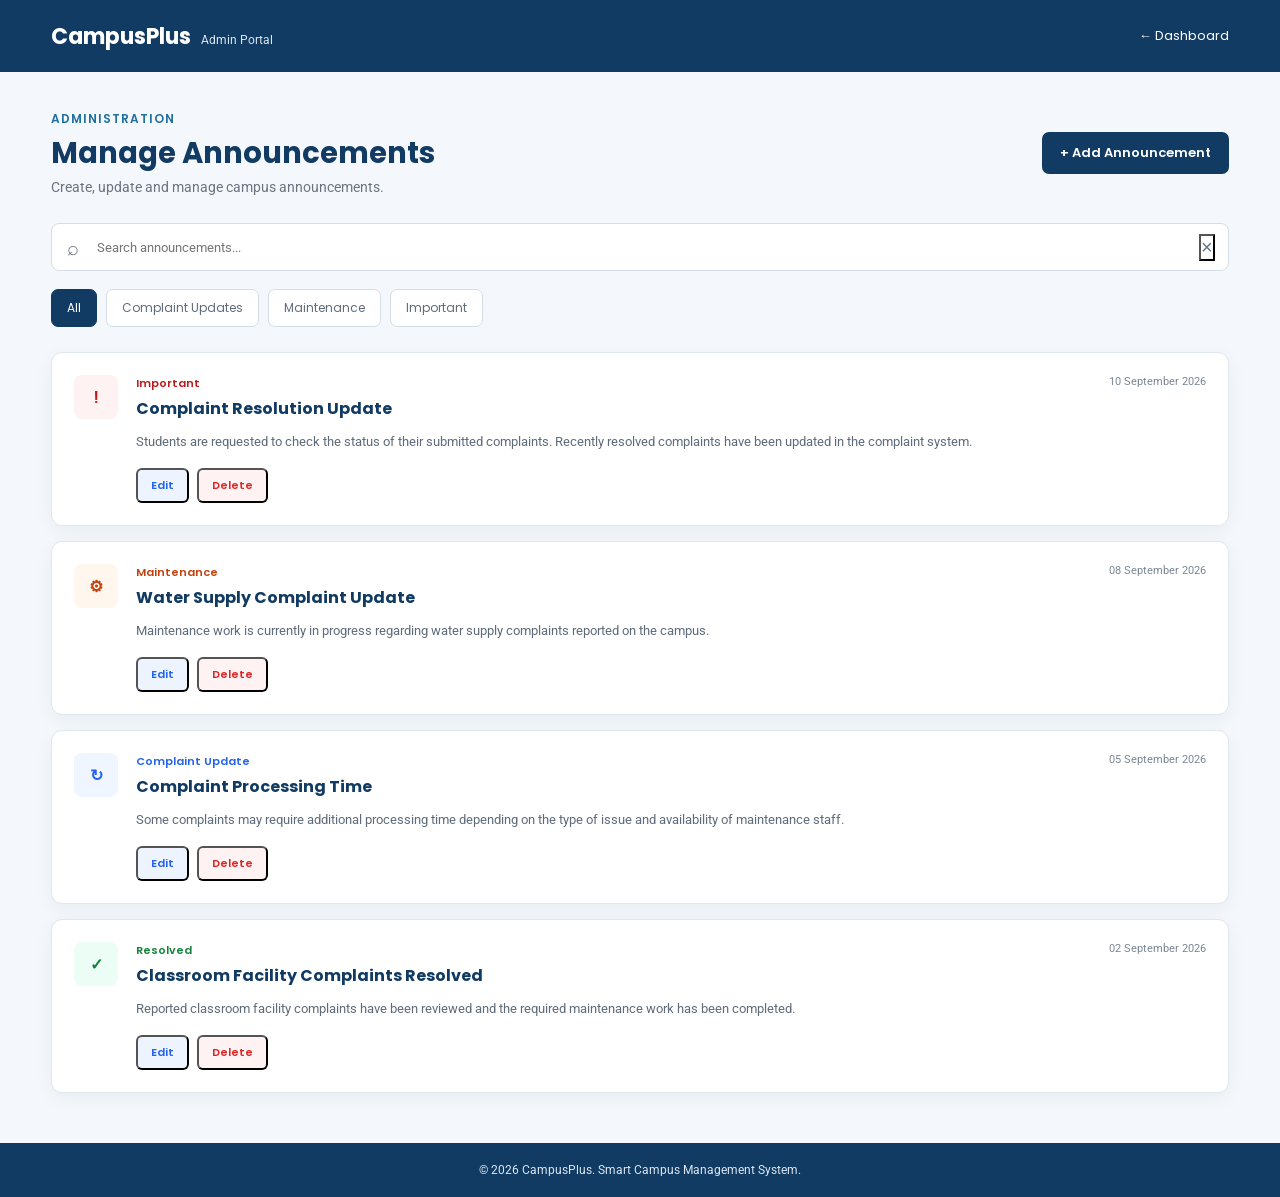
==== commit f1b00def: "Updated frontend" ====
--- a/frontend/pages/admin/announcements.html
+++ b/frontend/pages/admin/announcements.html
@@ -4,561 +4,444 @@
 <head>
 
     <meta charset="UTF-8">
-
-    <meta name="viewport"
-          content="width=device-width, initial-scale=1.0">
+    <meta name="viewport" content="width=device-width, initial-scale=1.0">
 
     <title>Manage Announcements | CampusPlus</title>
 
-
     <!-- Google Fonts -->
-
-    <link rel="preconnect"
-          href="https://fonts.googleapis.com">
-
-    <link rel="preconnect"
-          href="https://fonts.gstatic.com"
-          crossorigin>
-
-    <link href="https://fonts.googleapis.com/css2?family=Poppins:wght@500;600;700&family=Roboto:wght@400;500&display=swap"
-          rel="stylesheet">
-
-
-    <!-- Font Awesome -->
-
-    <link rel="stylesheet"
-          href="https://cdnjs.cloudflare.com/ajax/libs/font-awesome/6.5.2/css/all.min.css">
-
-
-    <!-- Dashboard CSS -->
-
-    <link rel="stylesheet"
-          href="../../css/dashboard.css">
-
-
-    <!-- Announcement CSS -->
-
-    <link rel="stylesheet"
-          href="../../css/announcements.css">
+    <link rel="preconnect" href="https://fonts.googleapis.com">
+    <link rel="preconnect" href="https://fonts.gstatic.com" crossorigin>
+
+    <link
+        href="https://fonts.googleapis.com/css2?family=Poppins:wght@400;500;600;700&family=Roboto:wght@400;500;700&display=swap"
+        rel="stylesheet">
+
+    <!-- Admin Announcement CSS ONLY -->
+    <link rel="stylesheet" href="../../css/admin-announcements.css">
 
 </head>
 
-
 <body>
 
-
-<!-- =====================================================
-     SIDEBAR
-===================================================== -->
-
-<aside class="sidebar">
-
-    <div class="sidebar-header">
-
-        <div class="logo">
-
-            <i class="fa-solid fa-building-columns"></i>
-
-            <span>CampusPlus</span>
+    <!-- ================= HEADER ================= -->
+
+    <header class="announcement-header">
+
+        <div class="header-inner">
+
+            <div class="brand">
+
+                <h2>CampusPlus</h2>
+
+                <span>Admin Portal</span>
+
+            </div>
+
+            <a href="dashboard.html" class="back-link">
+                ← Dashboard
+            </a>
 
         </div>
 
-    </div>
-
-
-    <nav class="sidebar-nav">
-
-        <a href="dashboard.html"
-           class="nav-item">
-
-            <i class="fa-solid fa-house"></i>
-
-            <span>Dashboard</span>
-
-        </a>
-
-
-        <a href="complaints.html"
-           class="nav-item">
-
-            <i class="fa-solid fa-file-circle-exclamation"></i>
-
-            <span>Complaints</span>
-
-        </a>
-
-
-        <a href="campus-directory.html"
-           class="nav-item">
-
-            <i class="fa-solid fa-map-location-dot"></i>
-
-            <span>Campus Directory</span>
-
-        </a>
-
-
-        <!-- ACTIVE -->
-
-        <a href="announcements.html"
-           class="nav-item active">
-
-            <i class="fa-solid fa-bullhorn"></i>
-
-            <span>Announcements</span>
-
-        </a>
-
-
-        <a href="profile.html"
-           class="nav-item">
-
-            <i class="fa-solid fa-user"></i>
-
-            <span>Profile</span>
-
-        </a>
-
-    </nav>
-
-
-    <div class="sidebar-footer">
-
-        <a href="../../index.html"
-           class="nav-item logout">
-
-            <i class="fa-solid fa-right-from-bracket"></i>
-
-            <span>Logout</span>
-
-        </a>
-
-    </div>
-
-</aside>
-
-
-
-<!-- =====================================================
-     MAIN CONTENT
-===================================================== -->
-
-<main class="main-content">
-
-
-    <!-- TOPBAR -->
-
-    <header class="topbar">
-
-        <div class="topbar-left">
-
-            <button class="menu-toggle"
+    </header>
+
+
+    <!-- ================= MAIN ================= -->
+
+    <main class="announcement-page">
+
+        <!-- PAGE HEADING -->
+
+        <section class="page-heading">
+
+            <div>
+
+                <p class="heading-label">
+                    ADMINISTRATION
+                </p>
+
+                <h1>Manage Announcements</h1>
+
+                <p>
+                    Create, update and manage campus announcements.
+                </p>
+
+            </div>
+
+            <button
+                type="button"
+                class="add-button"
+                id="addAnnouncementBtn"
+            >
+                + Add Announcement
+            </button>
+
+        </section>
+
+
+        <!-- ================= SEARCH ================= -->
+
+        <section class="search-section">
+
+            <div class="search-box">
+
+                <span class="search-icon">⌕</span>
+
+                <input
+                    type="text"
+                    id="announcementSearch"
+                    placeholder="Search announcements..."
+                >
+
+                <button
                     type="button"
-                    aria-label="Toggle Menu">
-
-                <i class="fa-solid fa-bars"></i>
-
+                    id="clearAnnouncementSearch"
+                    class="clear-search"
+                >
+                    ×
+                </button>
+
+            </div>
+
+        </section>
+
+
+        <!-- ================= FILTERS ================= -->
+
+        <section class="announcement-filters">
+
+            <button
+                class="announcement-filter active"
+                data-filter="all"
+            >
+                All
             </button>
 
-
-            <div>
-
-                <h2>Admin Portal</h2>
-
-                <span>CampusPlus</span>
-
+            <button
+                class="announcement-filter"
+                data-filter="complaint-update"
+            >
+                Complaint Updates
+            </button>
+
+            <button
+                class="announcement-filter"
+                data-filter="maintenance"
+            >
+                Maintenance
+            </button>
+
+            <button
+                class="announcement-filter"
+                data-filter="important"
+            >
+                Important
+            </button>
+
+        </section>
+
+
+        <!-- ================= LIST ================= -->
+
+        <section
+            class="announcements-list"
+            id="announcementsList"
+        >
+
+            <!-- ANNOUNCEMENT 1 -->
+
+            <article
+                class="announcement-card"
+                data-category="important"
+            >
+
+                <div class="announcement-icon important">
+                    !
+                </div>
+
+                <div class="announcement-content">
+
+                    <div class="announcement-top">
+
+                        <div>
+
+                            <span class="category important">
+                                Important
+                            </span>
+
+                            <h3>
+                                Complaint Resolution Update
+                            </h3>
+
+                        </div>
+
+                        <span class="announcement-date">
+                            10 September 2026
+                        </span>
+
+                    </div>
+
+                    <p>
+                        Students are requested to check the status of their
+                        submitted complaints. Recently resolved complaints
+                        have been updated in the complaint system.
+                    </p>
+
+
+                    <!-- ADMIN ACTIONS -->
+
+                    <div class="announcement-actions">
+
+                        <button
+                            class="edit-btn"
+                            type="button"
+                            onclick="editAnnouncement(this)"
+                        >
+                            Edit
+                        </button>
+
+                        <button
+                            class="delete-btn"
+                            type="button"
+                            onclick="deleteAnnouncement(this)"
+                        >
+                            Delete
+                        </button>
+
+                    </div>
+
+                </div>
+
+            </article>
+
+
+            <!-- ANNOUNCEMENT 2 -->
+
+            <article
+                class="announcement-card"
+                data-category="maintenance"
+            >
+
+                <div class="announcement-icon maintenance">
+                    ⚙
+                </div>
+
+                <div class="announcement-content">
+
+                    <div class="announcement-top">
+
+                        <div>
+
+                            <span class="category maintenance">
+                                Maintenance
+                            </span>
+
+                            <h3>
+                                Water Supply Complaint Update
+                            </h3>
+
+                        </div>
+
+                        <span class="announcement-date">
+                            08 September 2026
+                        </span>
+
+                    </div>
+
+                    <p>
+                        Maintenance work is currently in progress regarding
+                        water supply complaints reported on the campus.
+                    </p>
+
+                    <div class="announcement-actions">
+
+                        <button
+                            class="edit-btn"
+                            type="button"
+                            onclick="editAnnouncement(this)"
+                        >
+                            Edit
+                        </button>
+
+                        <button
+                            class="delete-btn"
+                            type="button"
+                            onclick="deleteAnnouncement(this)"
+                        >
+                            Delete
+                        </button>
+
+                    </div>
+
+                </div>
+
+            </article>
+
+
+            <!-- ANNOUNCEMENT 3 -->
+
+            <article
+                class="announcement-card"
+                data-category="complaint-update"
+            >
+
+                <div class="announcement-icon update">
+                    ↻
+                </div>
+
+                <div class="announcement-content">
+
+                    <div class="announcement-top">
+
+                        <div>
+
+                            <span class="category update">
+                                Complaint Update
+                            </span>
+
+                            <h3>
+                                Complaint Processing Time
+                            </h3>
+
+                        </div>
+
+                        <span class="announcement-date">
+                            05 September 2026
+                        </span>
+
+                    </div>
+
+                    <p>
+                        Some complaints may require additional processing time
+                        depending on the type of issue and availability of
+                        maintenance staff.
+                    </p>
+
+                    <div class="announcement-actions">
+
+                        <button
+                            class="edit-btn"
+                            type="button"
+                            onclick="editAnnouncement(this)"
+                        >
+                            Edit
+                        </button>
+
+                        <button
+                            class="delete-btn"
+                            type="button"
+                            onclick="deleteAnnouncement(this)"
+                        >
+                            Delete
+                        </button>
+
+                    </div>
+
+                </div>
+
+            </article>
+
+
+            <!-- ANNOUNCEMENT 4 -->
+
+            <article
+                class="announcement-card"
+                data-category="complaint-update"
+            >
+
+                <div class="announcement-icon resolved">
+                    ✓
+                </div>
+
+                <div class="announcement-content">
+
+                    <div class="announcement-top">
+
+                        <div>
+
+                            <span class="category resolved">
+                                Resolved
+                            </span>
+
+                            <h3>
+                                Classroom Facility Complaints Resolved
+                            </h3>
+
+                        </div>
+
+                        <span class="announcement-date">
+                            02 September 2026
+                        </span>
+
+                    </div>
+
+                    <p>
+                        Reported classroom facility complaints have been
+                        reviewed and the required maintenance work has
+                        been completed.
+                    </p>
+
+                    <div class="announcement-actions">
+
+                        <button
+                            class="edit-btn"
+                            type="button"
+                            onclick="editAnnouncement(this)"
+                        >
+                            Edit
+                        </button>
+
+                        <button
+                            class="delete-btn"
+                            type="button"
+                            onclick="deleteAnnouncement(this)"
+                        >
+                            Delete
+                        </button>
+
+                    </div>
+
+                </div>
+
+            </article>
+
+        </section>
+
+
+        <!-- NO RESULTS -->
+
+        <section
+            class="no-announcements"
+            id="noAnnouncements"
+        >
+
+            <div class="no-icon">
+                !
             </div>
 
-        </div>
-
-
-        <div class="student-info">
-
-            <div class="student-avatar">
-
-                <i class="fa-solid fa-user-shield"></i>
-
-            </div>
-
-
-            <div class="student-details">
-
-                <strong>Administrator</strong>
-
-                <span>CampusPlus Admin</span>
-
-            </div>
-
-        </div>
-
-    </header>
-
-
-
-    <!-- =================================================
-         ANNOUNCEMENTS PAGE
-    ================================================== -->
-
-    <section class="announcements-page">
-
-
-        <!-- PAGE HEADER -->
-
-        <div class="announcements-header">
-
-            <div class="header-title">
-
-                <div class="announcement-title-icon">
-
-                    <i class="fa-solid fa-bullhorn"></i>
-
-                </div>
-
-
-                <div>
-
-                    <h1>Manage Announcements</h1>
-
-                    <p>
-                        Create, update and manage important campus announcements.
-                    </p>
-
-                </div>
-
-            </div>
-
-
-            <div class="announcement-count">
-
-                <i class="fa-solid fa-bell"></i>
-
-                <span id="announcementCount">
-                    0 Updates
-                </span>
-
-            </div>
-
-        </div>
-
-
-
-        <!-- =================================================
-             ADD ANNOUNCEMENT BUTTON
-        ================================================== -->
-
-        <div class="announcement-action-bar">
-
-            <button class="add-announcement-btn"
-                    id="openAddModal">
-
-                <i class="fa-solid fa-plus"></i>
-
-                Add Announcement
-
-            </button>
-
-        </div>
-
-
-
-        <!-- =================================================
-             SEARCH
-        ================================================== -->
-
-        <div class="announcement-search">
-
-            <i class="fa-solid fa-magnifying-glass search-icon"></i>
-
-            <input type="text"
-                   id="announcementSearch"
-                   placeholder="Search announcements...">
-
-            <button type="button"
-                    id="clearAnnouncementSearch"
-                    aria-label="Clear search">
-
-                <i class="fa-solid fa-xmark"></i>
-
-            </button>
-
-        </div>
-
-
-
-        <!-- =================================================
-             FILTERS
-        ================================================== -->
-
-        <div class="announcement-filters">
-
-            <button class="announcement-filter active"
-                    data-filter="all">
-
-                <i class="fa-solid fa-border-all"></i>
-
-                All
-
-            </button>
-
-
-            <button class="announcement-filter"
-                    data-filter="important">
-
-                <i class="fa-solid fa-circle-exclamation"></i>
-
-                Important
-
-            </button>
-
-
-            <button class="announcement-filter"
-                    data-filter="maintenance">
-
-                <i class="fa-solid fa-screwdriver-wrench"></i>
-
-                Maintenance
-
-            </button>
-
-
-            <button class="announcement-filter"
-                    data-filter="complaint-update">
-
-                <i class="fa-solid fa-rotate"></i>
-
-                Complaint Updates
-
-            </button>
-
-        </div>
-
-
-
-        <!-- =================================================
-             ANNOUNCEMENT LIST
-        ================================================== -->
-
-        <div class="announcements-list"
-             id="announcementsList">
-
-            <!-- JavaScript will load announcements here -->
-
-        </div>
-
-
-
-        <!-- NO RESULTS -->
-
-        <div class="no-announcements"
-             id="noAnnouncements">
-
-            <div class="no-announcement-icon">
-
-                <i class="fa-solid fa-bullhorn"></i>
-
-            </div>
-
             <h3>No announcements found</h3>
 
             <p>
-                Try another search or add a new announcement.
+                Try another keyword or category.
             </p>
 
-        </div>
-
-    </section>
-
-</main>
-
-
-
-<!-- =====================================================
-     ADD / EDIT MODAL
-===================================================== -->
-
-<div class="announcement-modal"
-     id="announcementModal">
-
-
-    <div class="announcement-modal-content">
-
-
-        <!-- MODAL HEADER -->
-
-        <div class="modal-header">
-
-            <div>
-
-                <h2 id="modalTitle">
-                    Add Announcement
-                </h2>
-
-                <p>
-                    Enter the announcement details below.
-                </p>
-
-            </div>
-
-
-            <button type="button"
-                    class="modal-close"
-                    id="closeModal">
-
-                <i class="fa-solid fa-xmark"></i>
-
-            </button>
-
-        </div>
-
-
-
-        <!-- FORM -->
-
-        <form id="announcementForm">
-
-
-            <input type="hidden"
-                   id="announcementId">
-
-
-            <!-- TITLE -->
-
-            <div class="announcement-form-group">
-
-                <label for="announcementTitle">
-
-                    Announcement Title
-
-                </label>
-
-                <input type="text"
-                       id="announcementTitle"
-                       placeholder="Enter announcement title"
-                       required>
-
-            </div>
-
-
-
-            <!-- CATEGORY -->
-
-            <div class="announcement-form-group">
-
-                <label for="announcementCategory">
-
-                    Category
-
-                </label>
-
-                <select id="announcementCategory"
-                        required>
-
-                    <option value="">
-                        Select Category
-                    </option>
-
-                    <option value="important">
-                        Important
-                    </option>
-
-                    <option value="maintenance">
-                        Maintenance
-                    </option>
-
-                    <option value="complaint-update">
-                        Complaint Updates
-                    </option>
-
-                </select>
-
-            </div>
-
-
-
-            <!-- DATE -->
-
-            <div class="announcement-form-group">
-
-                <label for="announcementDate">
-
-                    Date
-
-                </label>
-
-                <input type="date"
-                       id="announcementDate"
-                       required>
-
-            </div>
-
-
-
-            <!-- DESCRIPTION -->
-
-            <div class="announcement-form-group">
-
-                <label for="announcementDescription">
-
-                    Announcement Description
-
-                </label>
-
-                <textarea id="announcementDescription"
-                          rows="5"
-                          maxlength="500"
-                          placeholder="Write announcement details..."
-                          required></textarea>
-
-                <small>
-                    Maximum 500 characters
-                </small>
-
-            </div>
-
-
-
-            <!-- BUTTONS -->
-
-            <div class="modal-actions">
-
-                <button type="button"
-                        class="cancel-btn"
-                        id="cancelModal">
-
-                    Cancel
-
-                </button>
-
-
-                <button type="submit"
-                        class="save-announcement-btn">
-
-                    <i class="fa-solid fa-check"></i>
-
-                    Save Announcement
-
-                </button>
-
-            </div>
-
-        </form>
-
-    </div>
-
-</div>
-
-
-
-<!-- =====================================================
-     JAVASCRIPT
-===================================================== -->
-
-<script src="../../js/main.js"></script>
-
-<script src="../../js/dashboard.js"></script>
-
-<script src="../../js/announcements.js"></script>
-
+        </section>
+
+    </main>
+
+
+    <!-- ================= FOOTER ================= -->
+
+    <footer class="announcement-footer">
+
+        <p>
+            © 2026 CampusPlus. Smart Campus Management System.
+        </p>
+
+    </footer>
+
+
+    <script src="../../js/admin-announcements.js"></script>
 
 </body>
 
--- a/frontend/css/admin-announcements.css
+++ b/frontend/css/admin-announcements.css
@@ -0,0 +1,401 @@
+/* =====================================================
+   CAMPUSPLUS - ADMIN ANNOUNCEMENTS
+   Standalone CSS
+   ===================================================== */
+
+@import url('https://fonts.googleapis.com/css2?family=Poppins:wght@400;500;600;700&family=Roboto:wght@400;500;700&display=swap');
+
+* {
+    margin: 0;
+    padding: 0;
+    box-sizing: border-box;
+}
+
+body {
+    min-height: 100vh;
+    background: #f4f7fb;
+    color: #27364a;
+    font-family: "Roboto", sans-serif;
+}
+
+.announcement-header {
+    height: 72px;
+    background: #123b63;
+}
+
+.header-inner {
+    width: 92%;
+    max-width: 1250px;
+    height: 100%;
+    margin: auto;
+
+    display: flex;
+    align-items: center;
+    justify-content: space-between;
+}
+
+.brand {
+    display: flex;
+    align-items: baseline;
+    gap: 10px;
+}
+
+.brand h2 {
+    color: white;
+    font-family: "Poppins", sans-serif;
+    font-size: 22px;
+}
+
+.brand span {
+    color: #dbe7f3;
+    font-size: 12px;
+}
+
+.back-link {
+    color: white;
+    text-decoration: none;
+    font-family: "Poppins", sans-serif;
+    font-size: 13px;
+}
+
+.announcement-page {
+    width: 92%;
+    max-width: 1250px;
+    margin: auto;
+    padding: 38px 0 50px;
+}
+
+.page-heading {
+    display: flex;
+    justify-content: space-between;
+    align-items: center;
+    gap: 20px;
+    margin-bottom: 28px;
+}
+
+.heading-label {
+    color: #1f6f9f;
+    font-family: "Poppins", sans-serif;
+    font-size: 12px;
+    font-weight: 600;
+    letter-spacing: 1px;
+}
+
+.page-heading h1 {
+    color: #123b63;
+    font-family: "Poppins", sans-serif;
+    font-size: 29px;
+    margin: 4px 0;
+}
+
+.page-heading p:last-child {
+    color: #6b7280;
+    font-size: 14px;
+}
+
+.add-button {
+    padding: 11px 18px;
+
+    background: #123b63;
+    color: white;
+
+    border: none;
+    border-radius: 7px;
+
+    font-family: "Poppins", sans-serif;
+    font-size: 13px;
+    font-weight: 600;
+
+    cursor: pointer;
+}
+
+.add-button:hover {
+    background: #0d2f4f;
+}
+
+.search-section {
+    margin-bottom: 18px;
+}
+
+.search-box {
+    position: relative;
+}
+
+.search-box input {
+    width: 100%;
+    height: 48px;
+
+    padding: 0 45px;
+
+    background: white;
+
+    border: 1px solid #d5dde7;
+    border-radius: 8px;
+
+    outline: none;
+
+    font-family: "Roboto", sans-serif;
+}
+
+.search-icon {
+    position: absolute;
+    left: 16px;
+    top: 13px;
+
+    color: #6b7280;
+    font-size: 20px;
+}
+
+.clear-search {
+    position: absolute;
+    right: 14px;
+    top: 11px;
+
+    background: none;
+    font-size: 20px;
+    color: #6b7280;
+}
+
+.announcement-filters {
+    display: flex;
+    flex-wrap: wrap;
+    gap: 9px;
+    margin-bottom: 25px;
+}
+
+.announcement-filter {
+    padding: 9px 15px;
+
+    background: white;
+
+    border: 1px solid #d5dde7;
+    border-radius: 7px;
+
+    color: #5f6b7a;
+
+    font-family: "Poppins", sans-serif;
+    font-size: 12px;
+
+    cursor: pointer;
+}
+
+.announcement-filter.active {
+    background: #123b63;
+    color: white;
+    border-color: #123b63;
+}
+
+.announcements-list {
+    display: flex;
+    flex-direction: column;
+    gap: 15px;
+}
+
+.announcement-card {
+    display: flex;
+    gap: 18px;
+
+    padding: 22px;
+
+    background: white;
+
+    border: 1px solid #e1e7ef;
+    border-radius: 11px;
+
+    box-shadow: 0 5px 18px rgba(18, 59, 99, 0.05);
+}
+
+.announcement-icon {
+    width: 44px;
+    height: 44px;
+
+    flex-shrink: 0;
+
+    display: flex;
+    align-items: center;
+    justify-content: center;
+
+    border-radius: 8px;
+
+    font-weight: 700;
+}
+
+.announcement-icon.important {
+    background: #fef2f2;
+    color: #b91c1c;
+}
+
+.announcement-icon.maintenance {
+    background: #fff7ed;
+    color: #c2410c;
+}
+
+.announcement-icon.update {
+    background: #eff6ff;
+    color: #2563eb;
+}
+
+.announcement-icon.resolved {
+    background: #ecfdf5;
+    color: #15803d;
+}
+
+.announcement-content {
+    flex: 1;
+}
+
+.announcement-top {
+    display: flex;
+    justify-content: space-between;
+    gap: 20px;
+}
+
+.category {
+    display: block;
+    margin-bottom: 4px;
+
+    font-family: "Poppins", sans-serif;
+    font-size: 11px;
+    font-weight: 600;
+}
+
+.category.important {
+    color: #b91c1c;
+}
+
+.category.maintenance {
+    color: #c2410c;
+}
+
+.category.update {
+    color: #2563eb;
+}
+
+.category.resolved {
+    color: #15803d;
+}
+
+.announcement-card h3 {
+    color: #123b63;
+    font-family: "Poppins", sans-serif;
+    font-size: 16px;
+}
+
+.announcement-date {
+    color: #7b8794;
+    font-size: 11px;
+}
+
+.announcement-content > p {
+    margin-top: 10px;
+    color: #5f6b7a;
+    font-size: 13px;
+    line-height: 1.7;
+}
+
+/* ================= ADMIN ACTIONS ================= */
+
+.announcement-actions {
+    display: flex;
+    gap: 8px;
+    margin-top: 15px;
+}
+
+.edit-btn,
+.delete-btn {
+    padding: 7px 13px;
+
+    border-radius: 6px;
+
+    font-family: "Poppins", sans-serif;
+    font-size: 11px;
+    font-weight: 600;
+
+    cursor: pointer;
+}
+
+.edit-btn {
+    background: #edf4ff;
+    color: #2563eb;
+}
+
+.delete-btn {
+    background: #fef2f2;
+    color: #dc2626;
+}
+
+.edit-btn:hover {
+    background: #dbeafe;
+}
+
+.delete-btn:hover {
+    background: #fee2e2;
+}
+
+.no-announcements {
+    display: none;
+    text-align: center;
+
+    padding: 45px 20px;
+
+    background: white;
+
+    border: 1px solid #e1e7ef;
+    border-radius: 11px;
+}
+
+.no-icon {
+    margin: auto auto 12px;
+
+    width: 45px;
+    height: 45px;
+
+    display: flex;
+    align-items: center;
+    justify-content: center;
+
+    border-radius: 50%;
+
+    background: #edf2f7;
+    color: #123b63;
+}
+
+.no-announcements h3 {
+    color: #123b63;
+    font-family: "Poppins", sans-serif;
+}
+
+.no-announcements p {
+    margin-top: 5px;
+    color: #6b7280;
+    font-size: 13px;
+}
+
+.announcement-footer {
+    padding: 20px;
+
+    background: #123b63;
+
+    text-align: center;
+
+    color: #dbe7f3;
+    font-size: 12px;
+}
+
+@media (max-width: 700px) {
+
+    .page-heading {
+        align-items: flex-start;
+        flex-direction: column;
+    }
+
+    .announcement-top {
+        flex-direction: column;
+        gap: 7px;
+    }
+
+    .announcement-card {
+        padding: 17px;
+    }
+
+}
